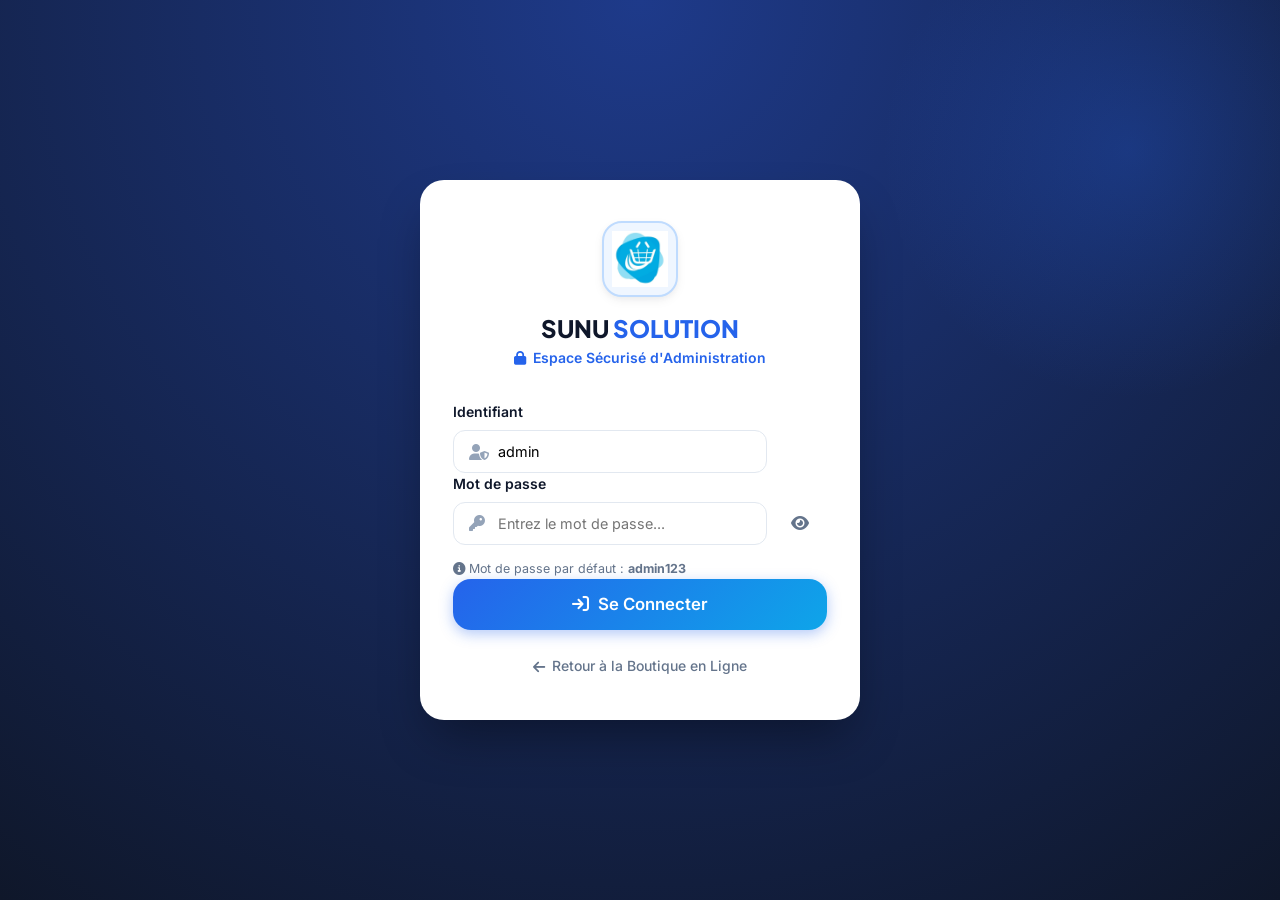
==== admin.html @ 64e1b4ca "feat: initial release sunusolutionshop" ====
<!DOCTYPE html>
<html lang="fr">
<head>
  <meta charset="UTF-8">
  <meta name="viewport" content="width=device-width, initial-scale=1.0">
  <title>Administration & Gestion | SUNU SOLUTION Dakar</title>
  <meta name="description" content="Espace sécurisé de gestion et administration des stocks et ventes de SUNU SOLUTION.">
  
  <!-- Favicon Logo -->
  <link rel="icon" type="image/png" href="logo.png">
  <link rel="apple-touch-icon" href="logo.png">

  <!-- Google Fonts: Plus Jakarta Sans & Inter -->
  <link rel="preconnect" href="https://fonts.googleapis.com">
  <link rel="preconnect" href="https://fonts.gstatic.com" crossorigin>
  <link href="https://fonts.googleapis.com/css2?family=Inter:wght@300;400;500;600;700&family=Plus+Jakarta+Sans:wght@500;600;700;800&display=swap" rel="stylesheet">
  
  <!-- Font Awesome 6 Icons -->
  <link rel="stylesheet" href="https://cdnjs.cloudflare.com/ajax/libs/font-awesome/6.5.1/css/all.min.css">
  
  <!-- Stylesheets -->
  <link rel="stylesheet" href="style.css">
</head>
<body class="admin-body">

  <!-- Toast Notification Container -->
  <div class="toast-container" id="toastContainer"></div>

  <!-- ==============================================
       1. LOGIN SCREEN (Visible si non authentifié)
       ============================================== -->
  <div class="admin-login-screen" id="adminLoginScreen">
    <div class="login-card">
      <div class="login-header">
        <div class="login-logo-wrap">
          <img src="logo.png" alt="SUNU SOLUTION Logo" class="login-logo">
        </div>
        <h2>SUNU <span class="accent-text">SOLUTION</span></h2>
        <p class="login-subtitle"><i class="fa-solid fa-lock"></i> Espace Sécurisé d'Administration</p>
      </div>

      <form id="adminLoginForm" onsubmit="handleAdminLogin(event)" class="login-form">
        <div class="form-group">
          <label for="adminUsernameInput">Identifiant</label>
          <div class="input-icon-group">
            <i class="fa-solid fa-user-shield"></i>
            <input type="text" id="adminUsernameInput" class="form-control" value="admin" required autocomplete="username">
          </div>
        </div>

        <div class="form-group">
          <label for="adminPasswordInput">Mot de passe</label>
          <div class="input-icon-group">
            <i class="fa-solid fa-key"></i>
            <input type="password" id="adminPasswordInput" class="form-control" placeholder="Entrez le mot de passe..." required autocomplete="current-password">
            <button type="button" class="toggle-pwd-btn" onclick="togglePasswordVisibility('adminPasswordInput', this)" title="Afficher/Masquer">
              <i class="fa-solid fa-eye"></i>
            </button>
          </div>
          <span class="login-hint"><i class="fa-solid fa-circle-info"></i> Mot de passe par défaut : <strong>admin123</strong></span>
        </div>

        <button type="submit" class="btn btn-primary btn-block btn-lg">
          <i class="fa-solid fa-arrow-right-to-bracket"></i> Se Connecter
        </button>

        <div class="login-footer-links">
          <a href="index.html" class="back-to-store-link">
            <i class="fa-solid fa-arrow-left"></i> Retour à la Boutique en Ligne
          </a>
        </div>
      </form>
    </div>
  </div>

  <!-- ==============================================
       2. DASHBOARD ADMIN (Visible après connexion)
       ============================================== -->
  <div class="admin-dashboard-layout" id="adminDashboardLayout" style="display: none;">
    
    <!-- Admin Top Navbar -->
    <header class="admin-topbar">
      <div class="admin-topbar-left">
        <a href="admin.html" class="brand-logo">
          <div class="logo-icon logo-img-wrap">
            <img src="logo.png" alt="SUNU SOLUTION Logo" class="brand-logo-img">
          </div>
          <div class="logo-text">
            <span class="brand-name">SUNU <span class="accent-text">SOLUTION</span></span>
            <span class="brand-sub">Panneau d'Administration</span>
          </div>
        </a>
      </div>

      <div class="admin-topbar-right">
        <a href="index.html" class="btn btn-outline btn-sm" target="_blank" title="Ouvrir la vitrine client">
          <i class="fa-solid fa-store"></i> Voir la Boutique
        </a>
        
        <div class="admin-user-pill">
          <span class="user-avatar-dot"></span>
          <span class="user-name-text" id="loggedAdminName">Admin</span>
        </div>

        <button class="btn btn-outline-danger btn-sm" onclick="handleAdminLogout()" title="Fermer la session">
          <i class="fa-solid fa-power-off"></i> Déconnexion
        </button>
      </div>
    </header>

    <!-- Main Dashboard Container -->
    <main class="admin-main-content">
      <div class="container">
        
        <!-- Welcome Banner -->
        <div class="admin-welcome-banner">
          <div>
            <h1>Tableau de Bord <span class="gradient-text">Gestion & Stocks</span></h1>
            <p>Supervisez vos produits, gérez vos stocks en direct et enregistrez vos ventes à Dakar.</p>
          </div>
          <div class="banner-quick-actions">
            <button class="btn btn-primary" onclick="openManualSaleModal()">
              <i class="fa-solid fa-cash-register"></i> Encaisser une Vente
            </button>
            <button class="btn btn-outline" onclick="switchAdminTab('addTab')">
              <i class="fa-solid fa-plus"></i> Nouveau Produit
            </button>
          </div>
        </div>

        <!-- 4 KPI Cards -->
        <div class="kpi-cards-grid">
          <div class="kpi-card">
            <div class="kpi-icon icon-blue"><i class="fa-solid fa-wallet"></i></div>
            <div class="kpi-data">
              <span class="kpi-label">Valeur du Stock Total</span>
              <h3 class="kpi-value" id="kpiStockValue">0 FCFA</h3>
              <span class="kpi-trend positive"><i class="fa-solid fa-arrow-trend-up"></i> Inventaire valorisé</span>
            </div>
          </div>

          <div class="kpi-card">
            <div class="kpi-icon icon-cyan"><i class="fa-solid fa-boxes-stacked"></i></div>
            <div class="kpi-data">
              <span class="kpi-label">Articles en Stock</span>
              <h3 class="kpi-value" id="kpiTotalUnits">0</h3>
              <span class="kpi-trend neutral" id="kpiTotalProductsRef">0 références</span>
            </div>
          </div>

          <div class="kpi-card">
            <div class="kpi-icon icon-emerald"><i class="fa-solid fa-cart-check"></i></div>
            <div class="kpi-data">
              <span class="kpi-label">Commandes / Ventes</span>
              <h3 class="kpi-value" id="kpiTotalSales">0</h3>
              <span class="kpi-trend positive" id="kpiSalesRevenue">0 FCFA encaissés</span>
            </div>
          </div>

          <div class="kpi-card">
            <div class="kpi-icon icon-amber"><i class="fa-solid fa-triangle-exclamation"></i></div>
            <div class="kpi-data">
              <span class="kpi-label">Alertes Stock Faible</span>
              <h3 class="kpi-value" id="kpiLowStockAlerts">0</h3>
              <span class="kpi-trend warning">Moins de 5 unités</span>
            </div>
          </div>
        </div>

        <!-- Admin Management Tabs Container -->
        <div class="admin-tabs-card">
          <div class="admin-tab-headers">
            <button class="admin-tab-btn active" onclick="switchAdminTab('stockTab')">
              <i class="fa-solid fa-table-list"></i> Inventaire des Stocks (<span id="tabStockCount">0</span>)
            </button>
            <button class="admin-tab-btn" onclick="switchAdminTab('addTab')">
              <i class="fa-solid fa-circle-plus"></i> Ajouter un Produit / Accessoire
            </button>
            <button class="admin-tab-btn" onclick="switchAdminTab('salesTab')">
              <i class="fa-solid fa-receipt"></i> Commandes & Ventes (<span id="tabSalesCount">0</span>)
            </button>
            <button class="admin-tab-btn" onclick="switchAdminTab('settingsTab')">
              <i class="fa-solid fa-shield-halved"></i> Sécurité & Données
            </button>
          </div>

          <div class="admin-tab-body">
            
            <!-- TAB 1: INVENTAIRE DES STOCKS -->
            <div class="admin-tab-content active" id="stockTab">
              <div class="tab-toolbar">
                <div class="tab-search">
                  <i class="fa-solid fa-magnifying-glass"></i>
                  <input type="text" id="adminStockSearch" placeholder="Rechercher par nom, marque, catégorie...">
                </div>
                <div class="tab-actions">
                  <button class="btn btn-primary btn-sm" onclick="switchAdminTab('addTab')">
                    <i class="fa-solid fa-plus"></i> Ajouter un Article
                  </button>
                  <button class="btn btn-outline btn-sm" onclick="exportStockCSV()">
                    <i class="fa-solid fa-file-export"></i> Exporter CSV
                  </button>
                </div>
              </div>

              <div class="table-responsive">
                <table class="data-table">
                  <thead>
                    <tr>
                      <th>Produit</th>
                      <th>Catégorie</th>
                      <th>Prix Vente (FCFA)</th>
                      <th>Prix Promo</th>
                      <th>Stock Actuel</th>
                      <th>Statut</th>
                      <th>Actions</th>
                    </tr>
                  </thead>
                  <tbody id="adminStockTableBody">
                    <!-- Dynamic -->
                  </tbody>
                </table>
              </div>
            </div>

            <!-- TAB 2: AJOUTER UN PRODUIT -->
            <div class="admin-tab-content" id="addTab">
              <form id="addProductForm" class="add-product-form">
                <div class="form-grid">
                  
                  <div class="form-group">
                    <label for="newProdName">Nom du Produit / Modèle *</label>
                    <input type="text" id="newProdName" class="form-control" placeholder="ex: Tecno Spark 20 128Go" required>
                  </div>

                  <div class="form-group">
                    <label for="newProdCategory">Catégorie *</label>
                    <select id="newProdCategory" class="form-control" required>
                      <option value="telephonie">📱 Téléphonie (Smartphones & Téléphones)</option>
                      <option value="accessoires">🎧 Accessoires (Écouteurs, Chargeurs, Coques...)</option>
                      <option value="electromenager">📺 Électroménager & Maison (TV, Électronique...)</option>
                    </select>
                  </div>

                  <div class="form-group">
                    <label for="newProdPrice">Prix de Vente (FCFA) *</label>
                    <input type="number" id="newProdPrice" class="form-control" step="100" min="0" placeholder="ex: 85000" required>
                  </div>

                  <div class="form-group">
                    <label for="newProdOldPrice">Prix Barré (FCFA)</label>
                    <input type="number" id="newProdOldPrice" class="form-control" step="100" min="0" placeholder="ex: 95000 (facultatif)">
                  </div>

                  <div class="form-group">
                    <label for="newProdStock">Quantité en Stock *</label>
                    <input type="number" id="newProdStock" class="form-control" min="0" placeholder="ex: 20" required>
                  </div>

                  <div class="form-group">
                    <label for="newProdBadge">Badge Promotionnel</label>
                    <select id="newProdBadge" class="form-control">
                      <option value="">Aucun badge</option>
                      <option value="Best Seller SUNU">Best Seller SUNU</option>
                      <option value="Nouveau Arrivage">Nouveau Arrivage</option>
                      <option value="Promo Spéciale">Promo Spéciale</option>
                      <option value="Exclusivité">Exclusivité</option>
                    </select>
                  </div>

                  <div class="form-group full-width">
                    <label for="newProdImage">URL de l'image *</label>
                    <div class="image-input-row">
                      <input type="url" id="newProdImage" class="form-control" placeholder="https://images.unsplash.com/..." required>
                      <button type="button" class="btn btn-outline btn-sm" onclick="setPresetImage()">Image suggérée</button>
                    </div>
                  </div>

                  <div class="form-group full-width">
                    <label for="newProdSpecs">Spécifications clés (séparées par des virgules)</label>
                    <input type="text" id="newProdSpecs" class="form-control" placeholder="ex: 128 Go, 8 Go RAM, Batterie 5000 mAh, Garantie 12 Mois">
                  </div>

                  <div class="form-group full-width">
                    <label for="newProdDesc">Description détaillée</label>
                    <textarea id="newProdDesc" class="form-control" rows="3" placeholder="Description du produit ou des accessoires inclus..."></textarea>
                  </div>

                </div>

                <div class="form-footer">
                  <button type="reset" class="btn btn-outline">Réinitialiser</button>
                  <button type="submit" class="btn btn-primary"><i class="fa-solid fa-floppy-disk"></i> Enregistrer le Produit</button>
                </div>
              </form>
            </div>

            <!-- TAB 3: COMMANDES & VENTES -->
            <div class="admin-tab-content" id="salesTab">
              <div class="tab-toolbar">
                <div class="sales-summary-chips">
                  <span class="chip chip-blue"><i class="fa-solid fa-cart-shopping"></i> Ventes directes et commandes enregistrées</span>
                </div>
                <button class="btn btn-primary btn-sm" onclick="openManualSaleModal()">
                  <i class="fa-solid fa-cash-register"></i> Encaisser une vente manuelle
                </button>
              </div>

              <div class="table-responsive">
                <table class="data-table">
                  <thead>
                    <tr>
                      <th>Réf. Commande</th>
                      <th>Date</th>
                      <th>Client</th>
                      <th>Articles</th>
                      <th>Montant Total (FCFA)</th>
                      <th>Mode Paiement</th>
                      <th>Statut</th>
                      <th>Actions</th>
                    </tr>
                  </thead>
                  <tbody id="adminSalesTableBody">
                    <!-- Dynamic -->
                  </tbody>
                </table>
              </div>
            </div>

            <!-- TAB 4: SÉCURITÉ & DONNÉES -->
            <div class="admin-tab-content" id="settingsTab">
              <div class="settings-grid">
                
                <!-- Change Password Card -->
                <div class="settings-card">
                  <h4><i class="fa-solid fa-key"></i> Sécurité du Mot de Passe</h4>
                  <p>Modifiez le mot de passe d'accès à l'espace d'administration de la boutique.</p>
                  
                  <form id="changePasswordForm" onsubmit="handleChangePassword(event)" style="display: flex; flex-direction: column; gap: 0.85rem;">
                    <div class="form-group">
                      <label for="currentPassword">Mot de passe actuel</label>
                      <input type="password" id="currentPassword" class="form-control" required>
                    </div>
                    <div class="form-group">
                      <label for="newPassword">Nouveau mot de passe</label>
                      <input type="password" id="newPassword" class="form-control" minlength="4" required>
                    </div>
                    <button type="submit" class="btn btn-primary btn-sm" style="align-self: flex-start;">
                      <i class="fa-solid fa-lock"></i> Mettre à jour le mot de passe
                    </button>
                  </form>
                </div>

                <!-- Backup & Reset Card -->
                <div class="settings-card">
                  <h4><i class="fa-solid fa-database"></i> Sauvegarde & Données</h4>
                  <p>Téléchargez la base de données au format JSON ou restaurez le catalogue d'origine SUNU SOLUTION.</p>
                  
                  <div style="display: flex; flex-direction: column; gap: 0.75rem; margin-top: 1rem;">
                    <button class="btn btn-primary btn-sm" onclick="exportDatabaseJSON()">
                      <i class="fa-solid fa-download"></i> Télécharger Sauvegarde JSON
                    </button>
                    <button class="btn btn-outline-danger btn-sm" onclick="resetToDefaultData()">
                      <i class="fa-solid fa-rotate-left"></i> Restaurer catalogue par défaut
                    </button>
                  </div>
                </div>

              </div>
            </div>

          </div>
        </div>

      </div>
    </main>
  </div>

  <!-- ==============================================
       MODALS DE GESTION
       ============================================== -->

  <!-- 1. MANUAL SALE MODAL -->
  <div class="modal-backdrop" id="manualSaleModal" style="display: none;">
    <div class="modal-dialog">
      <div class="modal-content">
        <button class="modal-close-btn" onclick="closeManualSaleModal()"><i class="fa-solid fa-xmark"></i></button>
        <div class="modal-header">
          <i class="fa-solid fa-cash-register"></i>
          <h3>Encaisser une Vente en Magasin (FCFA)</h3>
        </div>
        <form id="manualSaleForm" onsubmit="submitManualSale(event)">
          <div class="form-group">
            <label for="saleProductSelect">Sélectionner le Produit *</label>
            <select id="saleProductSelect" class="form-control" required>
              <!-- Options filled dynamically -->
            </select>
          </div>
          <div class="form-group">
            <label for="saleQuantity">Quantité vendue *</label>
            <input type="number" id="saleQuantity" class="form-control" min="1" value="1" required>
          </div>
          <div class="form-group">
            <label for="saleCustName">Nom du Client / Quartier</label>
            <input type="text" id="saleCustName" class="form-control" placeholder="ex: Client Comptoir Dalifort">
          </div>
          <div class="form-group">
            <label for="salePaymentMethod">Mode de Règlement *</label>
            <select id="salePaymentMethod" class="form-control" required>
              <option value="Espèces">Espèces</option>
              <option value="Wave">Wave</option>
              <option value="Orange Money">Orange Money</option>
              <option value="Carte Bancaire">Carte Bancaire (TPE)</option>
              <option value="Virement">Virement Bancaire</option>
            </select>
          </div>
          <div class="modal-footer-btns">
            <button type="button" class="btn btn-outline" onclick="closeManualSaleModal()">Annuler</button>
            <button type="submit" class="btn btn-primary"><i class="fa-solid fa-floppy-disk"></i> Enregistrer & Déduire Stock</button>
          </div>
        </form>
      </div>
    </div>
  </div>

  <!-- 2. EDIT PRODUCT MODAL -->
  <div class="modal-backdrop" id="editProductModal" style="display: none;">
    <div class="modal-dialog">
      <div class="modal-content">
        <button class="modal-close-btn" onclick="closeEditProductModal()"><i class="fa-solid fa-xmark"></i></button>
        <div class="modal-header">
          <i class="fa-solid fa-pen-to-square"></i>
          <h3>Modifier le Produit</h3>
        </div>
        <form id="editProductForm" onsubmit="saveEditedProduct(event)">
          <input type="hidden" id="editProdId">
          <div class="form-group">
            <label for="editProdName">Nom du Produit *</label>
            <input type="text" id="editProdName" class="form-control" required>
          </div>
          <div class="form-group">
            <label for="editProdPrice">Prix de Vente (FCFA) *</label>
            <input type="number" id="editProdPrice" class="form-control" step="100" min="0" required>
          </div>
          <div class="form-group">
            <label for="editProdOldPrice">Prix Barré (FCFA)</label>
            <input type="number" id="editProdOldPrice" class="form-control" step="100" min="0">
          </div>
          <div class="form-group">
            <label for="editProdStock">Quantité en Stock *</label>
            <input type="number" id="editProdStock" class="form-control" min="0" required>
          </div>
          <div class="form-group">
            <label for="editProdCategory">Catégorie *</label>
            <select id="editProdCategory" class="form-control" required>
              <option value="telephonie">📱 Téléphonie (Smartphones & Téléphones)</option>
              <option value="accessoires">🎧 Accessoires (Écouteurs, Chargeurs, Coques...)</option>
              <option value="electromenager">📺 Électroménager & Maison (TV, Électronique...)</option>
            </select>
          </div>
          <div class="modal-footer-btns">
            <button type="button" class="btn btn-outline" onclick="closeEditProductModal()">Annuler</button>
            <button type="submit" class="btn btn-primary"><i class="fa-solid fa-check"></i> Mettre à jour</button>
          </div>
        </form>
      </div>
    </div>
  </div>

  <!-- Admin JavaScript Logic -->
  <script src="admin.js"></script>
</body>
</html>
---- style.css ----
/* ==========================================================================
   PHONEPULSE DESIGN SYSTEM - BLUE & WHITE MODERN THEME
   ========================================================================== */

:root {
  /* Primary Blue Palette */
  --primary-50: #eff6ff;
  --primary-100: #dbeafe;
  --primary-200: #bfdbfe;
  --primary-300: #93c5fd;
  --primary-400: #60a5fa;
  --primary-500: #3b82f6;
  --primary-600: #2563eb;
  --primary-700: #1d4ed8;
  --primary-800: #1e40af;
  --primary-900: #1e3a8a;
  --primary-950: #0f172a;

  /* Accent & Gradients */
  --accent-cyan: #0ea5e9;
  --accent-light-cyan: #38bdf8;
  --gradient-blue: linear-gradient(135deg, #2563eb 0%, #0ea5e9 100%);
  --gradient-card: linear-gradient(180deg, rgba(255, 255, 255, 0.95) 0%, rgba(240, 246, 255, 0.95) 100%);
  --gradient-hero: linear-gradient(135deg, #0f172a 0%, #1e3a8a 50%, #1d4ed8 100%);

  /* Neutrals & Whites */
  --bg-main: #f8fafc;
  --bg-surface: #ffffff;
  --bg-surface-secondary: #f1f5f9;
  --bg-card: #ffffff;
  --text-main: #0f172a;
  --text-muted: #64748b;
  --text-light: #94a3b8;
  --border-color: #e2e8f0;
  --border-focus: #3b82f6;

  /* Semantic Alerts */
  --color-success: #10b981;
  --color-success-bg: #ecfdf5;
  --color-warning: #f59e0b;
  --color-warning-bg: #fffbeb;
  --color-danger: #ef4444;
  --color-danger-bg: #fef2f2;
  --color-whatsapp: #25d366;
  --color-whatsapp-hover: #20ba59;

  /* Typography */
  --font-heading: 'Plus Jakarta Sans', -apple-system, BlinkMacSystemFont, sans-serif;
  --font-body: 'Inter', -apple-system, BlinkMacSystemFont, sans-serif;

  /* Shadows & Glassmorphism */
  --shadow-sm: 0 1px 2px 0 rgba(15, 23, 42, 0.05);
  --shadow-md: 0 4px 12px -2px rgba(15, 23, 42, 0.08), 0 2px 6px -1px rgba(15, 23, 42, 0.04);
  --shadow-lg: 0 10px 25px -3px rgba(37, 99, 235, 0.12), 0 4px 12px -2px rgba(15, 23, 42, 0.05);
  --shadow-xl: 0 20px 35px -5px rgba(37, 99, 235, 0.18), 0 8px 16px -4px rgba(15, 23, 42, 0.06);
  --shadow-glow: 0 0 25px rgba(37, 99, 235, 0.25);

  /* Radius */
  --radius-sm: 8px;
  --radius-md: 12px;
  --radius-lg: 18px;
  --radius-xl: 24px;
  --radius-full: 9999px;

  /* Transitions */
  --transition-fast: all 0.2s cubic-bezier(0.4, 0, 0.2, 1);
  --transition-smooth: all 0.3s cubic-bezier(0.4, 0, 0.2, 1);
}

/* ==========================================================================
   RESET & BASE STYLES
   ========================================================================== */

*, *::before, *::after {
  box-sizing: border-box;
  margin: 0;
  padding: 0;
}

html {
  scroll-behavior: smooth;
  font-size: 16px;
}

body {
  font-family: var(--font-body);
  background-color: var(--bg-main);
  color: var(--text-main);
  line-height: 1.6;
  -webkit-font-smoothing: antialiased;
  -moz-osx-font-smoothing: grayscale;
  overflow-x: hidden;
}

img {
  max-width: 100%;
  height: auto;
  display: block;
}

a {
  color: inherit;
  text-decoration: none;
  transition: var(--transition-fast);
}

button, input, select, textarea {
  font-family: inherit;
  font-size: inherit;
}

button {
  cursor: pointer;
  border: none;
  outline: none;
  background: transparent;
}

.container {
  width: 100%;
  max-width: 1280px;
  margin: 0 auto;
  padding: 0 1.5rem;
}

/* ==========================================================================
   TYPOGRAPHY & UTILITIES
   ========================================================================== */

h1, h2, h3, h4, h5, h6 {
  font-family: var(--font-heading);
  font-weight: 700;
  color: var(--text-main);
  line-height: 1.25;
}

.gradient-text {
  background: var(--gradient-blue);
  -webkit-background-clip: text;
  -webkit-text-fill-color: transparent;
}

.section-header {
  text-align: center;
  max-width: 760px;
  margin: 0 auto 3rem auto;
}

.section-tag {
  display: inline-flex;
  align-items: center;
  gap: 0.5rem;
  padding: 0.4rem 1rem;
  background-color: var(--primary-50);
  color: var(--primary-700);
  border: 1px solid var(--primary-200);
  border-radius: var(--radius-full);
  font-size: 0.85rem;
  font-weight: 600;
  text-transform: uppercase;
  letter-spacing: 0.5px;
  margin-bottom: 0.85rem;
}

.section-tag.admin-tag {
  background-color: #f0fdf4;
  color: #15803d;
  border-color: #bbf7d0;
}

.section-title {
  font-size: 2.25rem;
  margin-bottom: 0.75rem;
}

.section-subtitle {
  color: var(--text-muted);
  font-size: 1.05rem;
}

/* ==========================================================================
   BUTTONS & UI CONTROLS
   ========================================================================== */

.btn {
  display: inline-flex;
  align-items: center;
  justify-content: center;
  gap: 0.6rem;
  padding: 0.75rem 1.4rem;
  border-radius: var(--radius-md);
  font-weight: 600;
  font-size: 0.95rem;
  transition: var(--transition-smooth);
  text-align: center;
  user-select: none;
}

.btn:active {
  transform: scale(0.98);
}

.btn-primary {
  background: var(--gradient-blue);
  color: #ffffff;
  box-shadow: 0 4px 14px rgba(37, 99, 235, 0.35);
}

.btn-primary:hover {
  background: linear-gradient(135deg, #1d4ed8 0%, #0284c7 100%);
  box-shadow: 0 6px 20px rgba(37, 99, 235, 0.45);
  transform: translateY(-1px);
  color: #ffffff;
}

.btn-outline {
  background-color: #ffffff;
  color: var(--primary-700);
  border: 1.5px solid var(--primary-200);
}

.btn-outline:hover {
  background-color: var(--primary-50);
  border-color: var(--primary-400);
  color: var(--primary-800);
}

.btn-outline-danger {
  background-color: #ffffff;
  color: var(--color-danger);
  border: 1.5px solid #fecaca;
}

.btn-outline-danger:hover {
  background-color: var(--color-danger-bg);
  border-color: var(--color-danger);
}

.btn-whatsapp {
  background-color: var(--color-whatsapp);
  color: #ffffff;
  font-weight: 600;
}

.btn-whatsapp:hover {
  background-color: var(--color-whatsapp-hover);
  color: #ffffff;
  box-shadow: 0 4px 14px rgba(37, 211, 102, 0.35);
}

.btn-lg {
  padding: 0.95rem 1.8rem;
  font-size: 1.05rem;
  border-radius: var(--radius-lg);
}

.btn-sm {
  padding: 0.5rem 1rem;
  font-size: 0.85rem;
  border-radius: var(--radius-sm);
}

.btn-block {
  width: 100%;
}

.btn-icon {
  display: inline-flex;
  align-items: center;
  justify-content: center;
  width: 40px;
  height: 40px;
  border-radius: var(--radius-md);
  border: 1px solid var(--border-color);
  background-color: #ffffff;
  color: var(--text-muted);
  transition: var(--transition-fast);
}

.btn-icon:hover, .btn-icon.active {
  border-color: var(--primary-500);
  color: var(--primary-600);
  background-color: var(--primary-50);
}

/* ==========================================================================
   TOP ANNOUNCEMENT BAR
   ========================================================================== */

.top-bar {
  background-color: var(--primary-950);
  color: #f8fafc;
  font-size: 0.825rem;
  padding: 0.45rem 0;
  border-bottom: 1px solid rgba(255, 255, 255, 0.08);
}

.top-bar-content {
  display: flex;
  justify-content: space-between;
  align-items: center;
  flex-wrap: wrap;
  gap: 0.75rem;
}

.top-bar-left span {
  display: inline-flex;
  align-items: center;
  gap: 0.4rem;
  color: var(--primary-200);
}

.top-bar-left i {
  color: var(--accent-light-cyan);
}

.top-bar-right {
  display: flex;
  align-items: center;
  gap: 1.5rem;
}

.live-status {
  display: inline-flex;
  align-items: center;
  gap: 0.4rem;
  color: #a7f3d0;
  font-weight: 500;
}

.pulse-dot {
  width: 8px;
  height: 8px;
  background-color: var(--color-success);
  border-radius: 50%;
  box-shadow: 0 0 0 0 rgba(16, 185, 129, 0.7);
  animation: pulseAnimation 2s infinite;
}

@keyframes pulseAnimation {
  0% { transform: scale(0.95); box-shadow: 0 0 0 0 rgba(16, 185, 129, 0.7); }
  70% { transform: scale(1); box-shadow: 0 0 0 6px rgba(16, 185, 129, 0); }
  100% { transform: scale(0.95); box-shadow: 0 0 0 0 rgba(16, 185, 129, 0); }
}

.whatsapp-top-link {
  color: #86efac;
  font-weight: 600;
}
.whatsapp-top-link:hover {
  color: #bbf7d0;
  text-decoration: underline;
}

/* ==========================================================================
   HEADER & NAVIGATION
   ========================================================================== */

.main-header {
  position: sticky;
  top: 0;
  z-index: 100;
  background-color: rgba(255, 255, 255, 0.95);
  backdrop-filter: blur(12px);
  border-bottom: 1px solid var(--border-color);
  box-shadow: var(--shadow-sm);
  transition: var(--transition-smooth);
}

.header-container {
  display: flex;
  align-items: center;
  justify-content: space-between;
  height: 74px;
  gap: 1rem;
}

.brand-logo {
  display: flex;
  align-items: center;
  gap: 0.75rem;
}

.logo-icon {
  width: 46px;
  height: 46px;
  border-radius: var(--radius-md);
  background: var(--gradient-blue);
  display: flex;
  align-items: center;
  justify-content: center;
  color: #ffffff;
  font-size: 1.3rem;
  box-shadow: 0 4px 12px rgba(37, 99, 235, 0.25);
  flex-shrink: 0;
}

.logo-icon.logo-img-wrap {
  background: #ffffff;
  padding: 2px;
  overflow: hidden;
  border: 1.5px solid var(--primary-200);
}

.brand-logo-img {
  width: 100%;
  height: 100%;
  object-fit: cover;
  border-radius: calc(var(--radius-md) - 3px);
}

.payment-badge-mobile {
  font-size: 0.85rem;
  color: #38bdf8;
  font-weight: 600;
  display: inline-flex;
  align-items: center;
  gap: 0.35rem;
  background: rgba(56, 189, 248, 0.12);
  padding: 0.25rem 0.65rem;
  border-radius: var(--radius-full);
}

.brand-name {
  font-family: var(--font-heading);
  font-size: 1.45rem;
  font-weight: 800;
  color: var(--text-main);
  letter-spacing: -0.5px;
  display: block;
  line-height: 1.1;
}

.accent-text {
  color: var(--primary-600);
}

.brand-sub {
  font-size: 0.72rem;
  font-weight: 600;
  color: var(--text-muted);
  text-transform: uppercase;
  letter-spacing: 0.5px;
}

.nav-menu {
  display: flex;
  align-items: center;
  gap: 1.25rem;
}

.nav-link {
  font-weight: 600;
  font-size: 0.92rem;
  color: var(--text-muted);
  padding: 0.5rem 0.75rem;
  border-radius: var(--radius-sm);
  display: flex;
  align-items: center;
  gap: 0.4rem;
}

.nav-link:hover {
  color: var(--primary-600);
  background-color: var(--primary-50);
}

.nav-link.active {
  color: var(--primary-700);
  background-color: var(--primary-50);
}

.admin-nav-link {
  color: #15803d;
}
.admin-nav-link:hover {
  background-color: #f0fdf4;
  color: #166534;
}

.header-actions {
  display: flex;
  align-items: center;
  gap: 0.75rem;
}

.search-box-header {
  position: relative;
  display: flex;
  align-items: center;
}

.search-box-header i {
  position: absolute;
  left: 0.85rem;
  color: var(--text-light);
  font-size: 0.9rem;
}

.search-box-header input {
  padding: 0.55rem 1rem 0.55rem 2.2rem;
  background-color: var(--bg-surface-secondary);
  border: 1px solid var(--border-color);
  border-radius: var(--radius-full);
  font-size: 0.85rem;
  width: 200px;
  transition: var(--transition-smooth);
}

.search-box-header input:focus {
  width: 250px;
  background-color: #ffffff;
  border-color: var(--primary-500);
  box-shadow: 0 0 0 3px rgba(59, 130, 246, 0.15);
  outline: none;
}

.mode-switch-btn {
  display: flex;
  align-items: center;
  gap: 0.45rem;
  padding: 0.55rem 1rem;
  border-radius: var(--radius-full);
  background-color: #f1f5f9;
  border: 1px solid var(--border-color);
  color: var(--text-main);
  font-weight: 600;
  font-size: 0.85rem;
  transition: var(--transition-fast);
}

.mode-switch-btn:hover {
  background-color: var(--primary-50);
  border-color: var(--primary-300);
  color: var(--primary-700);
}

.mode-switch-btn.active-admin {
  background-color: #15803d;
  color: #ffffff;
  border-color: #15803d;
}

.cart-btn {
  position: relative;
  display: flex;
  align-items: center;
  justify-content: center;
  width: 44px;
  height: 44px;
  background-color: var(--primary-50);
  border: 1.5px solid var(--primary-200);
  border-radius: var(--radius-md);
  color: var(--primary-700);
  font-size: 1.15rem;
  transition: var(--transition-fast);
}

.cart-btn:hover {
  background-color: var(--primary-600);
  color: #ffffff;
  border-color: var(--primary-600);
  transform: translateY(-1px);
}

.cart-badge {
  position: absolute;
  top: -6px;
  right: -6px;
  background-color: var(--color-danger);
  color: #ffffff;
  font-size: 0.72rem;
  font-weight: 700;
  padding: 0.15rem 0.45rem;
  border-radius: var(--radius-full);
  border: 2px solid #ffffff;
  line-height: 1;
}

.mobile-menu-btn {
  display: none;
  font-size: 1.4rem;
  color: var(--text-main);
  padding: 0.4rem;
}

/* ==============================================
   HERO SECTION
   ============================================== */

.hero-section {
  position: relative;
  background: var(--gradient-hero);
  color: #ffffff;
  padding: 5rem 0 6rem 0;
  overflow: hidden;
}

.hero-bg-shapes .shape {
  position: absolute;
  border-radius: 50%;
  filter: blur(80px);
  pointer-events: none;
}

.hero-bg-shapes .shape-1 {
  top: -10%;
  right: 5%;
  width: 450px;
  height: 450px;
  background: rgba(14, 165, 233, 0.28);
}

.hero-bg-shapes .shape-2 {
  bottom: -20%;
  left: -5%;
  width: 500px;
  height: 500px;
  background: rgba(37, 99, 235, 0.35);
}

.hero-bg-shapes .shape-3 {
  top: 40%;
  left: 40%;
  width: 300px;
  height: 300px;
  background: rgba(59, 130, 246, 0.15);
}

.hero-grid {
  display: grid;
  grid-template-columns: 1.15fr 0.85fr;
  gap: 3.5rem;
  align-items: center;
  position: relative;
  z-index: 2;
}

.hero-badge {
  display: inline-flex;
  align-items: center;
  gap: 0.5rem;
  padding: 0.45rem 1.1rem;
  background: rgba(255, 255, 255, 0.12);
  backdrop-filter: blur(8px);
  border: 1px solid rgba(255, 255, 255, 0.2);
  border-radius: var(--radius-full);
  font-size: 0.85rem;
  font-weight: 600;
  color: var(--accent-light-cyan);
  margin-bottom: 1.25rem;
}

.hero-title {
  font-size: 3.1rem;
  font-weight: 800;
  color: #ffffff;
  line-height: 1.15;
  margin-bottom: 1.25rem;
  letter-spacing: -0.8px;
}

.hero-title .gradient-text {
  background: linear-gradient(135deg, #60a5fa 0%, #38bdf8 100%);
  -webkit-background-clip: text;
  -webkit-text-fill-color: transparent;
}

.hero-description {
  font-size: 1.1rem;
  color: var(--primary-100);
  line-height: 1.65;
  margin-bottom: 2rem;
  max-width: 580px;
}

.hero-cta-group {
  display: flex;
  align-items: center;
  gap: 1.25rem;
  flex-wrap: wrap;
  margin-bottom: 3rem;
}

.hero-badges-row {
  display: grid;
  grid-template-columns: repeat(3, 1fr);
  gap: 1.25rem;
  padding-top: 1.5rem;
  border-top: 1px solid rgba(255, 255, 255, 0.12);
}

.hero-badge-item {
  display: flex;
  align-items: center;
  gap: 0.75rem;
}

.hero-badge-item i {
  font-size: 1.4rem;
  color: var(--accent-light-cyan);
}

.hero-badge-item strong {
  display: block;
  font-size: 0.85rem;
  color: #ffffff;
}

.hero-badge-item span {
  font-size: 0.75rem;
  color: var(--primary-200);
}

/* Hero Showcase Card */
.hero-visual {
  display: flex;
  justify-content: center;
}

.hero-card-glow {
  background: rgba(255, 255, 255, 0.1);
  backdrop-filter: blur(16px);
  border: 1px solid rgba(255, 255, 255, 0.25);
  border-radius: var(--radius-xl);
  padding: 1.75rem;
  box-shadow: 0 25px 50px -12px rgba(0, 0, 0, 0.45);
  max-width: 420px;
  width: 100%;
  transition: var(--transition-smooth);
}

.hero-card-glow:hover {
  transform: translateY(-5px);
  border-color: rgba(255, 255, 255, 0.4);
}

.hero-card-header {
  display: flex;
  justify-content: space-between;
  align-items: center;
  margin-bottom: 1rem;
}

.hero-tag-hot {
  background-color: #ef4444;
  color: #ffffff;
  font-size: 0.75rem;
  font-weight: 700;
  padding: 0.3rem 0.75rem;
  border-radius: var(--radius-full);
}

.hero-stars {
  font-size: 0.8rem;
  color: #fde047;
  font-weight: 600;
}

.hero-image-wrap {
  position: relative;
  background: radial-gradient(circle, rgba(56, 189, 248, 0.2) 0%, rgba(255, 255, 255, 0) 70%);
  border-radius: var(--radius-lg);
  padding: 1rem;
  display: flex;
  justify-content: center;
  align-items: center;
  height: 250px;
  overflow: hidden;
}

.hero-phone-img {
  max-height: 230px;
  object-fit: contain;
  filter: drop-shadow(0 15px 25px rgba(0, 0, 0, 0.35));
  transition: transform 0.4s ease;
}

.hero-card-glow:hover .hero-phone-img {
  transform: scale(1.05);
}

.hero-card-details {
  margin-top: 1.25rem;
}

.hero-card-info h3 {
  color: #ffffff;
  font-size: 1.2rem;
  margin-bottom: 0.3rem;
}

.hero-card-info p {
  color: var(--primary-200);
  font-size: 0.825rem;
  margin-bottom: 1.25rem;
}

.hero-card-price-action {
  display: flex;
  justify-content: space-between;
  align-items: center;
  padding-top: 1rem;
  border-top: 1px solid rgba(255, 255, 255, 0.15);
}

.price-box {
  display: flex;
  flex-direction: column;
}

.price-old {
  font-size: 0.85rem;
  text-decoration: line-through;
  color: #94a3b8;
}

.price-current {
  font-size: 1.45rem;
  font-weight: 800;
  color: #ffffff;
}

/* ==============================================
   CATEGORIES PILLS
   ============================================== */

.quick-categories-section {
  background-color: #ffffff;
  padding: 1.25rem 0;
  border-bottom: 1px solid var(--border-color);
  box-shadow: var(--shadow-sm);
}

.categories-carousel {
  display: flex;
  align-items: center;
  gap: 0.75rem;
  overflow-x: auto;
  padding: 0.3rem 0;
  scrollbar-width: none;
}

.categories-carousel::-webkit-scrollbar {
  display: none;
}

.cat-pill {
  display: inline-flex;
  align-items: center;
  gap: 0.5rem;
  padding: 0.6rem 1.25rem;
  background-color: var(--bg-surface-secondary);
  border: 1px solid var(--border-color);
  border-radius: var(--radius-full);
  font-size: 0.9rem;
  font-weight: 600;
  color: var(--text-muted);
  white-space: nowrap;
  cursor: pointer;
  transition: var(--transition-fast);
}

.cat-pill:hover {
  background-color: var(--primary-50);
  color: var(--primary-700);
  border-color: var(--primary-300);
}

.cat-pill.active {
  background: var(--gradient-blue);
  color: #ffffff;
  border-color: var(--primary-600);
  box-shadow: 0 4px 12px rgba(37, 99, 235, 0.25);
}

/* ==============================================
   SECTION PRIX & CATALOGUE PRODUITS
   ============================================== */

.products-section {
  padding: 4.5rem 0;
}

.catalog-controls-card {
  background-color: #ffffff;
  border: 1px solid var(--border-color);
  border-radius: var(--radius-xl);
  padding: 1.25rem 1.5rem;
  display: flex;
  align-items: center;
  justify-content: space-between;
  gap: 1.5rem;
  box-shadow: var(--shadow-md);
  margin-bottom: 1.5rem;
  flex-wrap: wrap;
}

.search-input-wrapper {
  position: relative;
  flex: 1;
  min-width: 280px;
  display: flex;
  align-items: center;
}

.search-input-wrapper i {
  position: absolute;
  left: 1rem;
  color: var(--text-muted);
}

.search-input-wrapper input {
  width: 100%;
  padding: 0.75rem 2.8rem 0.75rem 2.6rem;
  border-radius: var(--radius-lg);
  border: 1.5px solid var(--border-color);
  background-color: var(--bg-surface-secondary);
  font-size: 0.95rem;
  transition: var(--transition-fast);
}

.search-input-wrapper input:focus {
  background-color: #ffffff;
  border-color: var(--primary-500);
  box-shadow: 0 0 0 3px rgba(37, 99, 235, 0.15);
  outline: none;
}

.clear-search-btn {
  position: absolute;
  right: 0.75rem;
  color: var(--text-light);
  font-size: 0.9rem;
  padding: 0.3rem;
  display: none;
}
.clear-search-btn:hover {
  color: var(--text-main);
}

.filter-controls-group {
  display: flex;
  align-items: center;
  gap: 1rem;
  flex-wrap: wrap;
}

.select-wrapper {
  display: flex;
  align-items: center;
  gap: 0.5rem;
}

.select-wrapper label {
  font-size: 0.85rem;
  font-weight: 600;
  color: var(--text-muted);
  white-space: nowrap;
}

.form-select {
  padding: 0.65rem 1rem;
  border-radius: var(--radius-md);
  border: 1.5px solid var(--border-color);
  background-color: var(--bg-surface-secondary);
  font-size: 0.875rem;
  font-weight: 500;
  color: var(--text-main);
  outline: none;
  cursor: pointer;
}

.form-select:focus {
  border-color: var(--primary-500);
}

.catalog-status-bar {
  display: flex;
  justify-content: space-between;
  align-items: center;
  margin-bottom: 2rem;
  color: var(--text-muted);
  font-size: 0.9rem;
}

.view-toggle-btns {
  display: flex;
  gap: 0.4rem;
}

/* Products Grid */
.products-grid {
  display: grid;
  grid-template-columns: repeat(auto-fill, minmax(290px, 1fr));
  gap: 1.75rem;
}

.products-grid.list-view {
  grid-template-columns: 1fr;
}

/* Product Card */
.product-card {
  background-color: #ffffff;
  border: 1px solid var(--border-color);
  border-radius: var(--radius-xl);
  overflow: hidden;
  display: flex;
  flex-direction: column;
  box-shadow: var(--shadow-md);
  transition: var(--transition-smooth);
  position: relative;
}

.product-card:hover {
  transform: translateY(-6px);
  border-color: var(--primary-300);
  box-shadow: var(--shadow-xl);
}

.product-badge-tag {
  position: absolute;
  top: 1rem;
  left: 1rem;
  z-index: 5;
  font-size: 0.72rem;
  font-weight: 700;
  padding: 0.3rem 0.7rem;
  border-radius: var(--radius-full);
  text-transform: uppercase;
  letter-spacing: 0.4px;
}

.badge-new { background-color: #3b82f6; color: #ffffff; }
.badge-promo { background-color: #ef4444; color: #ffffff; }
.badge-bestseller { background-color: #f59e0b; color: #ffffff; }
.badge-exclusive { background-color: #8b5cf6; color: #ffffff; }

.product-img-holder {
  background-color: #f8fafc;
  height: 240px;
  display: flex;
  align-items: center;
  justify-content: center;
  padding: 1.5rem;
  position: relative;
  overflow: hidden;
  border-bottom: 1px solid var(--border-color);
}

.product-img-holder img {
  max-height: 200px;
  max-width: 100%;
  object-fit: contain;
  transition: transform 0.3s ease;
}

.product-card:hover .product-img-holder img {
  transform: scale(1.06);
}

.quick-view-trigger {
  position: absolute;
  bottom: 0.75rem;
  right: 0.75rem;
  background: rgba(255, 255, 255, 0.92);
  backdrop-filter: blur(4px);
  border: 1px solid var(--border-color);
  padding: 0.45rem 0.85rem;
  border-radius: var(--radius-full);
  font-size: 0.78rem;
  font-weight: 600;
  color: var(--primary-700);
  opacity: 0;
  transform: translateY(10px);
  transition: var(--transition-fast);
}

.product-card:hover .quick-view-trigger {
  opacity: 1;
  transform: translateY(0);
}

.product-card-body {
  padding: 1.35rem;
  display: flex;
  flex-direction: column;
  flex-grow: 1;
}

.product-category-label {
  font-size: 0.75rem;
  font-weight: 600;
  color: var(--primary-600);
  text-transform: uppercase;
  letter-spacing: 0.5px;
  margin-bottom: 0.35rem;
}

.product-title {
  font-size: 1.15rem;
  font-weight: 700;
  margin-bottom: 0.5rem;
  color: var(--text-main);
}

.product-specs-chips {
  display: flex;
  flex-wrap: wrap;
  gap: 0.35rem;
  margin-bottom: 0.85rem;
}

.spec-chip {
  font-size: 0.72rem;
  padding: 0.2rem 0.55rem;
  background-color: var(--bg-surface-secondary);
  border-radius: var(--radius-sm);
  color: var(--text-muted);
}

.product-rating-row {
  display: flex;
  align-items: center;
  gap: 0.4rem;
  margin-bottom: 1rem;
  font-size: 0.8rem;
}

.product-stars {
  color: #f59e0b;
}

.rating-count {
  color: var(--text-muted);
}

/* Stock status indicator */
.stock-status-bar {
  margin-bottom: 1.1rem;
}

.stock-indicator-text {
  display: flex;
  justify-content: space-between;
  font-size: 0.75rem;
  font-weight: 600;
  margin-bottom: 0.25rem;
}

.stock-in { color: var(--color-success); }
.stock-low { color: var(--color-warning); }
.stock-out { color: var(--color-danger); }

.stock-progress {
  height: 4px;
  background-color: #e2e8f0;
  border-radius: var(--radius-full);
  overflow: hidden;
}

.stock-progress-bar {
  height: 100%;
  border-radius: var(--radius-full);
}

.stock-progress-bar.in { background-color: var(--color-success); }
.stock-progress-bar.low { background-color: var(--color-warning); }
.stock-progress-bar.out { background-color: var(--color-danger); }

/* Price and Card Actions */
.product-pricing-box {
  margin-top: auto;
  padding-top: 1rem;
  border-top: 1px solid var(--border-color);
  display: flex;
  justify-content: space-between;
  align-items: flex-end;
  margin-bottom: 1rem;
}

.price-main {
  font-size: 1.45rem;
  font-weight: 800;
  color: var(--primary-700);
}

.price-struck {
  font-size: 0.85rem;
  text-decoration: line-through;
  color: var(--text-light);
  margin-left: 0.4rem;
}

.card-actions-row {
  display: grid;
  grid-template-columns: 1fr auto;
  gap: 0.5rem;
}

.btn-whatsapp-icon {
  background-color: #ecfdf5;
  color: #059669;
  border: 1px solid #a7f3d0;
  width: 42px;
  height: 42px;
  border-radius: var(--radius-md);
  display: inline-flex;
  align-items: center;
  justify-content: center;
  font-size: 1.1rem;
  transition: var(--transition-fast);
}

.btn-whatsapp-icon:hover {
  background-color: var(--color-whatsapp);
  color: #ffffff;
  border-color: var(--color-whatsapp);
}

/* Empty State */
.empty-state {
  text-align: center;
  padding: 4rem 1.5rem;
  background-color: #ffffff;
  border-radius: var(--radius-xl);
  border: 1.5px dashed var(--border-color);
  max-width: 500px;
  margin: 2rem auto;
}

.empty-icon {
  font-size: 3rem;
  color: var(--primary-300);
  margin-bottom: 1rem;
}

.empty-state h3 {
  margin-bottom: 0.5rem;
}

.empty-state p {
  color: var(--text-muted);
  margin-bottom: 1.5rem;
}

/* ==============================================
   SECTION TÉMOIGNAGES (3 AVIS)
   ============================================== */

.testimonials-section {
  background-color: #ffffff;
  padding: 5rem 0;
  border-top: 1px solid var(--border-color);
  border-bottom: 1px solid var(--border-color);
}

.testimonials-grid {
  display: grid;
  grid-template-columns: repeat(3, 1fr);
  gap: 2rem;
  margin-bottom: 3.5rem;
}

.testimonial-card {
  background: var(--bg-surface);
  border: 1.5px solid var(--border-color);
  border-radius: var(--radius-xl);
  padding: 2rem;
  display: flex;
  flex-direction: column;
  box-shadow: var(--shadow-md);
  position: relative;
  transition: var(--transition-smooth);
}

.testimonial-card:hover {
  transform: translateY(-5px);
  border-color: var(--primary-300);
  box-shadow: var(--shadow-lg);
}

.featured-testimonial {
  border-color: var(--primary-400);
  background: linear-gradient(180deg, #f0f7ff 0%, #ffffff 100%);
  box-shadow: var(--shadow-xl);
  position: relative;
}

.featured-badge {
  position: absolute;
  top: -12px;
  left: 50%;
  transform: translateX(-50%);
  background: var(--gradient-blue);
  color: #ffffff;
  font-size: 0.72rem;
  font-weight: 700;
  padding: 0.25rem 0.85rem;
  border-radius: var(--radius-full);
  box-shadow: 0 4px 10px rgba(37, 99, 235, 0.3);
}

.testimonial-top {
  display: flex;
  align-items: center;
  gap: 1rem;
  margin-bottom: 1.25rem;
}

.user-avatar-wrap {
  position: relative;
  width: 58px;
  height: 58px;
}

.user-avatar {
  width: 100%;
  height: 100%;
  border-radius: 50%;
  object-fit: cover;
  border: 2px solid var(--primary-500);
}

.verified-badge {
  position: absolute;
  bottom: -2px;
  right: -2px;
  color: var(--primary-600);
  background: #ffffff;
  border-radius: 50%;
  font-size: 0.95rem;
}

.user-name {
  font-size: 1.1rem;
  margin-bottom: 0.15rem;
}

.user-city {
  font-size: 0.78rem;
  color: var(--text-muted);
  display: block;
  margin-bottom: 0.35rem;
}

.stars-row {
  color: #f59e0b;
  font-size: 0.85rem;
}

.testimonial-body {
  position: relative;
  margin-bottom: 1.5rem;
  flex-grow: 1;
}

.quote-icon {
  font-size: 1.5rem;
  color: var(--primary-200);
  margin-bottom: 0.5rem;
}

.review-text {
  font-size: 0.95rem;
  color: var(--text-main);
  line-height: 1.6;
  font-style: italic;
}

.testimonial-footer {
  padding-top: 1rem;
  border-top: 1px solid var(--border-color);
  display: flex;
  justify-content: space-between;
  align-items: center;
  font-size: 0.78rem;
}

.purchased-item {
  color: var(--primary-700);
  display: flex;
  align-items: center;
  gap: 0.4rem;
}

.review-date {
  color: var(--text-light);
}

/* Overall rating banner */
.overall-rating-card {
  background: var(--primary-50);
  border: 1.5px solid var(--primary-200);
  border-radius: var(--radius-xl);
  padding: 1.5rem 2.5rem;
  display: flex;
  align-items: center;
  justify-content: space-between;
  gap: 2rem;
  flex-wrap: wrap;
}

.rating-number {
  font-size: 2.8rem;
  font-weight: 800;
  color: var(--primary-700);
  line-height: 1;
}
.rating-number span {
  font-size: 1.4rem;
  color: var(--text-muted);
  font-weight: 600;
}

.rating-stars-large {
  color: #f59e0b;
  font-size: 1.4rem;
}

.rating-text strong {
  display: block;
  font-size: 1.05rem;
  color: var(--text-main);
}
.rating-text span {
  font-size: 0.85rem;
  color: var(--text-muted);
}

/* ==============================================
   SECTION GESTION & CRM DE BOUTIQUE
   ============================================== */

.management-section {
  padding: 5rem 0;
  background-color: var(--bg-main);
}

.kpi-cards-grid {
  display: grid;
  grid-template-columns: repeat(4, 1fr);
  gap: 1.5rem;
  margin-bottom: 2.5rem;
}

.kpi-card {
  background-color: #ffffff;
  border: 1px solid var(--border-color);
  border-radius: var(--radius-xl);
  padding: 1.5rem;
  display: flex;
  align-items: center;
  gap: 1.25rem;
  box-shadow: var(--shadow-md);
  transition: var(--transition-smooth);
}

.kpi-card:hover {
  transform: translateY(-3px);
  box-shadow: var(--shadow-lg);
}

.kpi-icon {
  width: 54px;
  height: 54px;
  border-radius: var(--radius-lg);
  display: flex;
  align-items: center;
  justify-content: center;
  font-size: 1.4rem;
}

.icon-blue { background-color: var(--primary-50); color: var(--primary-600); }
.icon-cyan { background-color: #e0f2fe; color: #0284c7; }
.icon-emerald { background-color: #d1fae5; color: #059669; }
.icon-amber { background-color: #fef3c7; color: #d97706; }

.kpi-label {
  font-size: 0.8rem;
  font-weight: 600;
  color: var(--text-muted);
  text-transform: uppercase;
  letter-spacing: 0.4px;
}

.kpi-value {
  font-size: 1.6rem;
  font-weight: 800;
  color: var(--text-main);
  line-height: 1.2;
}

.kpi-trend {
  font-size: 0.75rem;
  font-weight: 600;
  display: inline-flex;
  align-items: center;
  gap: 0.3rem;
}

.kpi-trend.positive { color: var(--color-success); }
.kpi-trend.neutral { color: var(--text-muted); }
.kpi-trend.warning { color: var(--color-warning); }

/* Admin Tabs Container */
.admin-tabs-card {
  background-color: #ffffff;
  border: 1px solid var(--border-color);
  border-radius: var(--radius-xl);
  box-shadow: var(--shadow-md);
  overflow: hidden;
}

.admin-tab-headers {
  display: flex;
  background-color: var(--bg-surface-secondary);
  border-bottom: 1px solid var(--border-color);
  overflow-x: auto;
}

.admin-tab-btn {
  padding: 1.1rem 1.5rem;
  font-weight: 600;
  font-size: 0.95rem;
  color: var(--text-muted);
  display: inline-flex;
  align-items: center;
  gap: 0.6rem;
  border-bottom: 3px solid transparent;
  white-space: nowrap;
  transition: var(--transition-fast);
}

.admin-tab-btn:hover {
  color: var(--primary-600);
  background-color: rgba(255, 255, 255, 0.5);
}

.admin-tab-btn.active {
  color: var(--primary-700);
  background-color: #ffffff;
  border-bottom-color: var(--primary-600);
}

.admin-tab-body {
  padding: 2rem;
}

.admin-tab-content {
  display: none;
}

.admin-tab-content.active {
  display: block;
  animation: fadeIn 0.3s ease;
}

@keyframes fadeIn {
  from { opacity: 0; transform: translateY(6px); }
  to { opacity: 1; transform: translateY(0); }
}

.tab-toolbar {
  display: flex;
  justify-content: space-between;
  align-items: center;
  gap: 1rem;
  margin-bottom: 1.5rem;
  flex-wrap: wrap;
}

.tab-search {
  position: relative;
  max-width: 320px;
  width: 100%;
}

.tab-search i {
  position: absolute;
  left: 0.85rem;
  top: 50%;
  transform: translateY(-50%);
  color: var(--text-light);
}

.tab-search input {
  width: 100%;
  padding: 0.55rem 1rem 0.55rem 2.2rem;
  border: 1px solid var(--border-color);
  border-radius: var(--radius-md);
  font-size: 0.875rem;
}

.tab-actions {
  display: flex;
  gap: 0.75rem;
}

/* Data Tables */
.table-responsive {
  width: 100%;
  overflow-x: auto;
  border: 1px solid var(--border-color);
  border-radius: var(--radius-md);
}

.data-table {
  width: 100%;
  border-collapse: collapse;
  text-align: left;
  font-size: 0.875rem;
}

.data-table th {
  background-color: var(--bg-surface-secondary);
  padding: 0.85rem 1rem;
  font-weight: 700;
  color: var(--text-main);
  border-bottom: 1px solid var(--border-color);
  white-space: nowrap;
}

.data-table td {
  padding: 0.85rem 1rem;
  border-bottom: 1px solid var(--border-color);
  vertical-align: middle;
}

.data-table tbody tr:hover {
  background-color: var(--primary-50);
}

.table-product-cell {
  display: flex;
  align-items: center;
  gap: 0.75rem;
}

.table-product-thumb {
  width: 42px;
  height: 42px;
  border-radius: var(--radius-sm);
  object-fit: cover;
  background-color: #f1f5f9;
  border: 1px solid var(--border-color);
}

.badge-stock-in {
  background-color: #dcfce7;
  color: #15803d;
  font-weight: 600;
  padding: 0.25rem 0.6rem;
  border-radius: var(--radius-full);
  font-size: 0.75rem;
}

.badge-stock-low {
  background-color: #fef3c7;
  color: #b45309;
  font-weight: 600;
  padding: 0.25rem 0.6rem;
  border-radius: var(--radius-full);
  font-size: 0.75rem;
}

.badge-stock-out {
  background-color: #fee2e2;
  color: #b91c1c;
  font-weight: 600;
  padding: 0.25rem 0.6rem;
  border-radius: var(--radius-full);
  font-size: 0.75rem;
}

.table-action-btns {
  display: flex;
  gap: 0.4rem;
}

.btn-tbl-action {
  padding: 0.35rem 0.65rem;
  font-size: 0.8rem;
  border-radius: var(--radius-sm);
  border: 1px solid var(--border-color);
  background-color: #ffffff;
  color: var(--text-main);
  transition: var(--transition-fast);
}

.btn-tbl-action:hover {
  background-color: var(--primary-50);
  border-color: var(--primary-300);
  color: var(--primary-700);
}

.btn-tbl-action.delete:hover {
  background-color: var(--color-danger-bg);
  border-color: #fca5a5;
  color: var(--color-danger);
}

/* Forms in Admin */
.form-grid {
  display: grid;
  grid-template-columns: repeat(2, 1fr);
  gap: 1.25rem;
  margin-bottom: 2rem;
}

.form-group {
  display: flex;
  flex-direction: column;
  gap: 0.4rem;
}

.form-group.full-width {
  grid-column: span 2;
}

.form-group label {
  font-size: 0.875rem;
  font-weight: 600;
  color: var(--text-main);
}

.form-control {
  padding: 0.75rem 1rem;
  border: 1.5px solid var(--border-color);
  border-radius: var(--radius-md);
  background-color: #ffffff;
  font-size: 0.9rem;
  transition: var(--transition-fast);
}

.form-control:focus {
  border-color: var(--primary-500);
  box-shadow: 0 0 0 3px rgba(37, 99, 235, 0.15);
  outline: none;
}

.image-input-row {
  display: flex;
  gap: 0.75rem;
}

.image-input-row input {
  flex: 1;
}

.form-footer {
  display: flex;
  justify-content: flex-end;
  gap: 1rem;
  padding-top: 1.5rem;
  border-top: 1px solid var(--border-color);
}

.settings-grid {
  display: grid;
  grid-template-columns: repeat(2, 1fr);
  gap: 1.5rem;
}

.settings-card {
  padding: 1.75rem;
  border: 1px solid var(--border-color);
  border-radius: var(--radius-lg);
  background-color: var(--bg-surface-secondary);
}

.settings-card h4 {
  margin-bottom: 0.5rem;
  display: flex;
  align-items: center;
  gap: 0.5rem;
}

.settings-card p {
  font-size: 0.875rem;
  color: var(--text-muted);
  margin-bottom: 1.25rem;
}

/* ==============================================
   FOOTER SECTION
   ============================================= */

.main-footer {
  background-color: #0b1329;
  color: #cbd5e1;
  padding-top: 4.5rem;
  position: relative;
}

.footer-container {
  display: grid;
  grid-template-columns: 1.3fr 0.9fr 1.3fr 1.2fr;
  gap: 3rem;
  padding-bottom: 4rem;
}

.footer-logo .text-white {
  color: #ffffff;
}
.footer-logo .text-white-50 {
  color: #94a3b8;
}

.footer-about {
  font-size: 0.9rem;
  line-height: 1.65;
  margin: 1.25rem 0 1.5rem 0;
  color: #94a3b8;
}

.social-links-title {
  font-size: 0.85rem;
  font-weight: 600;
  color: #ffffff;
  margin-bottom: 0.75rem;
}

.social-icons-row {
  display: flex;
  gap: 0.75rem;
  flex-wrap: wrap;
}

.social-icon {
  width: 40px;
  height: 40px;
  border-radius: 50%;
  background: rgba(255, 255, 255, 0.08);
  border: 1px solid rgba(255, 255, 255, 0.15);
  display: flex;
  align-items: center;
  justify-content: center;
  color: #ffffff;
  font-size: 1.1rem;
  transition: var(--transition-fast);
}

.social-icon:hover {
  transform: translateY(-3px);
}

.social-icon.whatsapp:hover { background-color: var(--color-whatsapp); border-color: var(--color-whatsapp); }
.social-icon.instagram:hover { background: linear-gradient(45deg, #f09433 0%, #e6683c 25%, #dc2743 50%, #cc2366 75%, #bc1888 100%); border-color: transparent; }
.social-icon.facebook:hover { background-color: #1877f2; border-color: #1877f2; }
.social-icon.tiktok:hover { background-color: #000000; border-color: #38bdf8; }
.social-icon.linkedin:hover { background-color: #0a66c2; border-color: #0a66c2; }
.social-icon.youtube:hover { background-color: #ff0000; border-color: #ff0000; }

.footer-heading {
  color: #ffffff;
  font-size: 1.15rem;
  margin-bottom: 1.35rem;
  position: relative;
  padding-bottom: 0.5rem;
}

.footer-heading::after {
  content: '';
  position: absolute;
  bottom: 0;
  left: 0;
  width: 35px;
  height: 3px;
  background: var(--gradient-blue);
  border-radius: var(--radius-full);
}

.footer-links {
  list-style: none;
}

.footer-links li {
  margin-bottom: 0.75rem;
}

.footer-links a {
  color: #94a3b8;
  font-size: 0.9rem;
  display: inline-flex;
  align-items: center;
  gap: 0.5rem;
}

.footer-links a:hover {
  color: var(--accent-light-cyan);
  transform: translateX(4px);
}

.contact-info-list {
  list-style: none;
}

.contact-info-list li {
  display: flex;
  gap: 0.85rem;
  margin-bottom: 1.1rem;
  font-size: 0.875rem;
}

.contact-icon {
  width: 34px;
  height: 34px;
  background: rgba(37, 99, 235, 0.2);
  border-radius: var(--radius-md);
  display: flex;
  align-items: center;
  justify-content: center;
  color: var(--accent-light-cyan);
  flex-shrink: 0;
}

.contact-info-list strong {
  display: block;
  color: #ffffff;
  font-size: 0.8rem;
  margin-bottom: 0.15rem;
}

.contact-info-list a {
  color: #cbd5e1;
}
.contact-info-list a:hover {
  color: var(--accent-light-cyan);
  text-decoration: underline;
}

.newsletter-text {
  font-size: 0.875rem;
  color: #94a3b8;
  margin-bottom: 1rem;
}

.input-with-btn {
  display: flex;
  gap: 0.4rem;
  margin-bottom: 0.5rem;
}

.input-with-btn input {
  flex: 1;
  padding: 0.65rem 1rem;
  border-radius: var(--radius-md);
  border: 1px solid rgba(255, 255, 255, 0.2);
  background: rgba(255, 255, 255, 0.07);
  color: #ffffff;
  font-size: 0.875rem;
}

.input-with-btn input:focus {
  outline: none;
  border-color: var(--primary-400);
}

.form-privacy {
  font-size: 0.72rem;
  color: #64748b;
  display: block;
  margin-bottom: 1.5rem;
}

.reassurance-badges {
  display: flex;
  flex-direction: column;
  gap: 0.45rem;
}

.reassurance-pill {
  display: inline-flex;
  align-items: center;
  gap: 0.4rem;
  font-size: 0.78rem;
  color: #a7f3d0;
}

/* Footer Bottom Bar */
.footer-bottom-bar {
  background-color: #060b18;
  padding: 1.25rem 0;
  border-top: 1px solid rgba(255, 255, 255, 0.08);
  font-size: 0.825rem;
  color: #64748b;
}

.bottom-bar-flex {
  display: flex;
  justify-content: space-between;
  align-items: center;
  flex-wrap: wrap;
  gap: 1rem;
}

.payment-methods {
  display: flex;
  align-items: center;
  gap: 0.85rem;
  font-size: 1.3rem;
  color: #94a3b8;
}

.payment-methods span {
  font-size: 0.8rem;
}

/* ==============================================
   MODALS & CART DRAWER
   ============================================== */

/* Drawer */
.drawer-overlay {
  position: fixed;
  inset: 0;
  background-color: rgba(15, 23, 42, 0.6);
  backdrop-filter: blur(4px);
  z-index: 200;
  opacity: 0;
  pointer-events: none;
  transition: opacity 0.3s ease;
}

.drawer-overlay.active {
  opacity: 1;
  pointer-events: auto;
}

.cart-drawer {
  position: fixed;
  top: 0;
  right: 0;
  width: 100%;
  max-width: 440px;
  height: 100vh;
  background-color: #ffffff;
  z-index: 210;
  box-shadow: var(--shadow-xl);
  display: flex;
  flex-direction: column;
  transform: translateX(100%);
  transition: transform 0.35s cubic-bezier(0.4, 0, 0.2, 1);
}

.cart-drawer.active {
  transform: translateX(0);
}

.cart-header {
  padding: 1.25rem 1.5rem;
  border-bottom: 1px solid var(--border-color);
  display: flex;
  justify-content: space-between;
  align-items: center;
  background-color: var(--primary-50);
}

.cart-title {
  display: flex;
  align-items: center;
  gap: 0.75rem;
  color: var(--primary-800);
}

.close-drawer-btn {
  font-size: 1.3rem;
  color: var(--text-muted);
  padding: 0.4rem;
}
.close-drawer-btn:hover {
  color: var(--text-main);
}

.cart-items-list {
  padding: 1.25rem 1.5rem;
  overflow-y: auto;
  flex-grow: 1;
  display: flex;
  flex-direction: column;
  gap: 1rem;
}

.cart-item-row {
  display: grid;
  grid-template-columns: 60px 1fr auto;
  gap: 0.85rem;
  align-items: center;
  padding: 0.85rem;
  border: 1px solid var(--border-color);
  border-radius: var(--radius-md);
  background-color: #ffffff;
}

.cart-item-img {
  width: 60px;
  height: 60px;
  object-fit: contain;
  background-color: #f8fafc;
  border-radius: var(--radius-sm);
  padding: 0.25rem;
}

.cart-item-info h4 {
  font-size: 0.9rem;
  margin-bottom: 0.25rem;
}

.cart-item-price {
  font-size: 0.85rem;
  font-weight: 700;
  color: var(--primary-700);
}

.cart-qty-ctrl {
  display: flex;
  align-items: center;
  gap: 0.4rem;
  margin-top: 0.4rem;
}

.qty-btn {
  width: 24px;
  height: 24px;
  border-radius: var(--radius-sm);
  border: 1px solid var(--border-color);
  display: flex;
  align-items: center;
  justify-content: center;
  font-size: 0.8rem;
  background: var(--bg-surface-secondary);
}

.qty-count {
  font-size: 0.85rem;
  font-weight: 600;
  min-width: 20px;
  text-align: center;
}

.btn-remove-item {
  color: #94a3b8;
  padding: 0.4rem;
  font-size: 0.9rem;
}
.btn-remove-item:hover {
  color: var(--color-danger);
}

.cart-footer {
  padding: 1.5rem;
  border-top: 1px solid var(--border-color);
  background-color: var(--bg-surface-secondary);
}

.cart-summary-line {
  display: flex;
  justify-content: space-between;
  font-size: 0.9rem;
  margin-bottom: 0.45rem;
  color: var(--text-muted);
}

.delivery-tag {
  color: var(--color-success);
  font-weight: 600;
  font-size: 0.8rem;
}

.cart-total-line {
  display: flex;
  justify-content: space-between;
  align-items: center;
  font-size: 1.1rem;
  font-weight: 700;
  margin: 1rem 0 1.25rem 0;
  padding-top: 0.75rem;
  border-top: 1.5px dashed var(--border-color);
  color: var(--text-main);
}

.total-price {
  font-size: 1.5rem;
  color: var(--primary-700);
}

.cart-actions-group {
  display: flex;
  flex-direction: column;
  gap: 0.75rem;
}

/* Modals */
.modal-backdrop {
  position: fixed;
  inset: 0;
  background-color: rgba(15, 23, 42, 0.65);
  backdrop-filter: blur(5px);
  z-index: 300;
  display: flex;
  align-items: center;
  justify-content: center;
  padding: 1.5rem;
  overflow-y: auto;
}

.modal-dialog {
  background-color: #ffffff;
  border-radius: var(--radius-xl);
  max-width: 520px;
  width: 100%;
  box-shadow: var(--shadow-xl);
  position: relative;
  animation: modalEnter 0.3s cubic-bezier(0.34, 1.56, 0.64, 1);
  overflow: hidden;
}

.modal-dialog.modal-lg {
  max-width: 800px;
}

@keyframes modalEnter {
  from { opacity: 0; transform: scale(0.92); }
  to { opacity: 1; transform: scale(1); }
}

.modal-close-btn {
  position: absolute;
  top: 1.25rem;
  right: 1.25rem;
  font-size: 1.3rem;
  color: var(--text-muted);
  z-index: 10;
  padding: 0.4rem;
}
.modal-close-btn:hover {
  color: var(--text-main);
}

.modal-header {
  padding: 1.5rem 2rem 1rem 2rem;
  display: flex;
  align-items: center;
  gap: 0.75rem;
  border-bottom: 1px solid var(--border-color);
  color: var(--primary-700);
}

.modal-content {
  padding: 1.75rem 2rem;
}

.order-recap-box {
  background-color: var(--primary-50);
  border: 1px solid var(--primary-200);
  border-radius: var(--radius-md);
  padding: 1rem;
  margin: 1.25rem 0;
}

.recap-row {
  display: flex;
  justify-content: space-between;
  align-items: center;
}

.modal-footer-btns {
  display: flex;
  justify-content: flex-end;
  gap: 1rem;
  margin-top: 1.5rem;
}

/* Product Detail Modal Body */
.product-modal-grid {
  display: grid;
  grid-template-columns: 1fr 1fr;
  gap: 2rem;
  align-items: center;
}

.prod-modal-img {
  max-height: 320px;
  margin: 0 auto;
  object-fit: contain;
}

/* Toast Notifications */
.toast-container {
  position: fixed;
  bottom: 2rem;
  right: 2rem;
  z-index: 999;
  display: flex;
  flex-direction: column;
  gap: 0.75rem;
  pointer-events: none;
}

.toast {
  background-color: #0f172a;
  color: #ffffff;
  padding: 0.9rem 1.4rem;
  border-radius: var(--radius-md);
  font-size: 0.9rem;
  font-weight: 500;
  display: flex;
  align-items: center;
  gap: 0.75rem;
  box-shadow: var(--shadow-xl);
  border-left: 4px solid var(--primary-500);
  pointer-events: auto;
  animation: toastIn 0.3s ease, toastOut 0.3s 2.7s ease forwards;
}

.toast.success { border-left-color: var(--color-success); }
.toast.error { border-left-color: var(--color-danger); }
.toast.info { border-left-color: var(--accent-cyan); }

@keyframes toastIn {
  from { opacity: 0; transform: translateY(15px); }
  to { opacity: 1; transform: translateY(0); }
}

@keyframes toastOut {
  from { opacity: 1; transform: translateY(0); }
  to { opacity: 0; transform: translateY(15px); }
}

/* ==============================================
   RESPONSIVE DESIGN (TABLETS & MOBILES)
   ============================================== */

@media (max-width: 1024px) {
  .hero-grid {
    grid-template-columns: 1fr;
    gap: 2.5rem;
  }
  
  .hero-content {
    text-align: center;
  }

  .hero-title {
    font-size: 2.5rem;
  }

  .hero-description {
    margin: 0 auto 2rem auto;
  }

  .hero-cta-group {
    justify-content: center;
  }

  .hero-badges-row {
    max-width: 600px;
    margin: 0 auto;
  }

  .testimonials-grid {
    grid-template-columns: 1fr;
    gap: 1.5rem;
  }

  .kpi-cards-grid {
    grid-template-columns: repeat(2, 1fr);
  }

  .footer-container {
    grid-template-columns: 1fr 1fr;
    gap: 2.5rem;
  }

  .search-box-header {
    display: none;
  }
}

@media (max-width: 768px) {
  .top-bar-left {
    display: none;
  }
  
  .top-bar-content {
    justify-content: center;
  }

  .nav-menu {
    position: fixed;
    top: 74px;
    left: 0;
    width: 100%;
    background-color: #ffffff;
    flex-direction: column;
    padding: 1.5rem;
    box-shadow: var(--shadow-lg);
    border-bottom: 1px solid var(--border-color);
    transform: translateY(-150%);
    transition: transform 0.3s ease;
    z-index: 99;
  }

  .nav-menu.open {
    transform: translateY(0);
  }

  .mobile-menu-btn {
    display: block;
  }

  .hero-title {
    font-size: 2rem;
  }

  .hero-badges-row {
    grid-template-columns: 1fr;
  }

  .catalog-controls-card {
    flex-direction: column;
    align-items: stretch;
  }

  .filter-controls-group {
    flex-direction: column;
    align-items: stretch;
  }

  .select-wrapper {
    flex-direction: column;
    align-items: flex-start;
  }

  .form-select {
    width: 100%;
  }

  .kpi-cards-grid {
    grid-template-columns: 1fr;
  }

  .form-grid {
    grid-template-columns: 1fr;
  }

  .form-group.full-width {
    grid-column: span 1;
  }

  .settings-grid {
    grid-template-columns: 1fr;
  }

  .footer-container {
    grid-template-columns: 1fr;
  }

  .product-modal-grid {
    grid-template-columns: 1fr;
  }
}

/* ==========================================================================
   ADMIN PORTAL & LOGIN SCREEN STYLES
   ========================================================================== */

.admin-body {
  background-color: #f1f5f9;
  min-height: 100vh;
}

/* Login Screen */
.admin-login-screen {
  min-height: 100vh;
  display: flex;
  justify-content: center;
  align-items: center;
  padding: 1.5rem;
  background: radial-gradient(circle at top, #1e3a8a 0%, #0f172a 100%);
  position: relative;
  overflow: hidden;
}

.admin-login-screen::before {
  content: '';
  position: absolute;
  width: 500px;
  height: 500px;
  background: radial-gradient(circle, rgba(37, 99, 235, 0.25), transparent 70%);
  top: -100px;
  right: -100px;
  border-radius: 50%;
  pointer-events: none;
}

.login-card {
  background: #ffffff;
  border-radius: var(--radius-xl);
  padding: 2.5rem 2rem;
  width: 100%;
  max-width: 440px;
  box-shadow: 0 25px 50px -12px rgba(0, 0, 0, 0.4);
  position: relative;
  z-index: 2;
  border: 1px solid rgba(255, 255, 255, 0.1);
  animation: slideUp 0.4s ease-out;
}

.login-header {
  text-align: center;
  margin-bottom: 2rem;
}

.login-logo-wrap {
  width: 76px;
  height: 76px;
  margin: 0 auto 1rem;
  border-radius: 20px;
  background: var(--primary-50);
  border: 2px solid var(--primary-200);
  display: flex;
  align-items: center;
  justify-content: center;
  padding: 8px;
  box-shadow: var(--shadow-md);
}

.login-logo {
  max-width: 100%;
  max-height: 100%;
  object-fit: contain;
}

.login-header h2 {
  font-size: 1.5rem;
  color: var(--text-main);
  font-family: var(--font-heading);
  font-weight: 800;
  margin-bottom: 0.25rem;
}

.login-subtitle {
  font-size: 0.875rem;
  color: var(--primary-600);
  font-weight: 600;
  display: flex;
  align-items: center;
  justify-content: center;
  gap: 0.4rem;
}

.input-icon-group {
  position: relative;
  display: flex;
  align-items: center;
}

.input-icon-group > i {
  position: absolute;
  left: 1rem;
  color: var(--text-light);
  font-size: 1rem;
  pointer-events: none;
}

.input-icon-group .form-control {
  padding-left: 2.75rem;
  padding-right: 2.75rem;
}

.toggle-pwd-btn {
  position: absolute;
  right: 0.75rem;
  background: none;
  border: none;
  color: var(--text-muted);
  cursor: pointer;
  padding: 0.4rem;
  font-size: 1rem;
  transition: color 0.2s;
}

.toggle-pwd-btn:hover {
  color: var(--primary-600);
}

.login-hint {
  display: block;
  margin-top: 0.5rem;
  font-size: 0.78rem;
  color: var(--text-muted);
}

.login-footer-links {
  margin-top: 1.5rem;
  text-align: center;
}

.back-to-store-link {
  font-size: 0.875rem;
  color: var(--text-muted);
  text-decoration: none;
  font-weight: 500;
  display: inline-flex;
  align-items: center;
  gap: 0.4rem;
  transition: color 0.2s;
}

.back-to-store-link:hover {
  color: var(--primary-600);
}

/* Admin Topbar */
.admin-topbar {
  background: #ffffff;
  border-bottom: 1px solid var(--border-color);
  padding: 0.85rem 1.5rem;
  display: flex;
  align-items: center;
  justify-content: space-between;
  position: sticky;
  top: 0;
  z-index: 100;
  box-shadow: var(--shadow-sm);
}

.admin-topbar-right {
  display: flex;
  align-items: center;
  gap: 0.85rem;
}

.admin-user-pill {
  display: flex;
  align-items: center;
  gap: 0.5rem;
  background: var(--primary-50);
  border: 1px solid var(--primary-200);
  padding: 0.4rem 0.85rem;
  border-radius: var(--radius-full);
  font-size: 0.825rem;
  font-weight: 600;
  color: var(--primary-800);
}

.user-avatar-dot {
  width: 8px;
  height: 8px;
  background-color: var(--color-success);
  border-radius: 50%;
  box-shadow: 0 0 6px var(--color-success);
}

.btn-outline-danger {
  background: transparent;
  color: var(--color-danger);
  border: 1px solid rgba(239, 68, 68, 0.3);
  padding: 0.45rem 0.85rem;
  border-radius: var(--radius-md);
  font-size: 0.825rem;
  font-weight: 600;
  cursor: pointer;
  display: inline-flex;
  align-items: center;
  gap: 0.4rem;
  transition: var(--transition-fast);
}

.btn-outline-danger:hover {
  background: var(--color-danger);
  color: #ffffff;
  border-color: var(--color-danger);
}

/* Admin Welcome Banner */
.admin-welcome-banner {
  background: linear-gradient(135deg, #1e3a8a 0%, #2563eb 100%);
  color: #ffffff;
  border-radius: var(--radius-xl);
  padding: 2rem 2.25rem;
  margin-top: 1.5rem;
  margin-bottom: 2rem;
  display: flex;
  justify-content: space-between;
  align-items: center;
  flex-wrap: wrap;
  gap: 1.5rem;
  box-shadow: var(--shadow-lg);
}

.admin-welcome-banner h1 {
  font-size: 1.75rem;
  font-family: var(--font-heading);
  font-weight: 800;
  margin-bottom: 0.35rem;
}

.admin-welcome-banner p {
  color: var(--primary-100);
  font-size: 0.95rem;
}

.banner-quick-actions {
  display: flex;
  gap: 0.75rem;
  flex-wrap: wrap;
}

.banner-quick-actions .btn-outline {
  background: rgba(255, 255, 255, 0.15);
  color: #ffffff;
  border-color: rgba(255, 255, 255, 0.4);
}

.banner-quick-actions .btn-outline:hover {
  background: #ffffff;
  color: var(--primary-900);
}

/* Admin Main Content */
.admin-main-content {
  padding-bottom: 4rem;
}
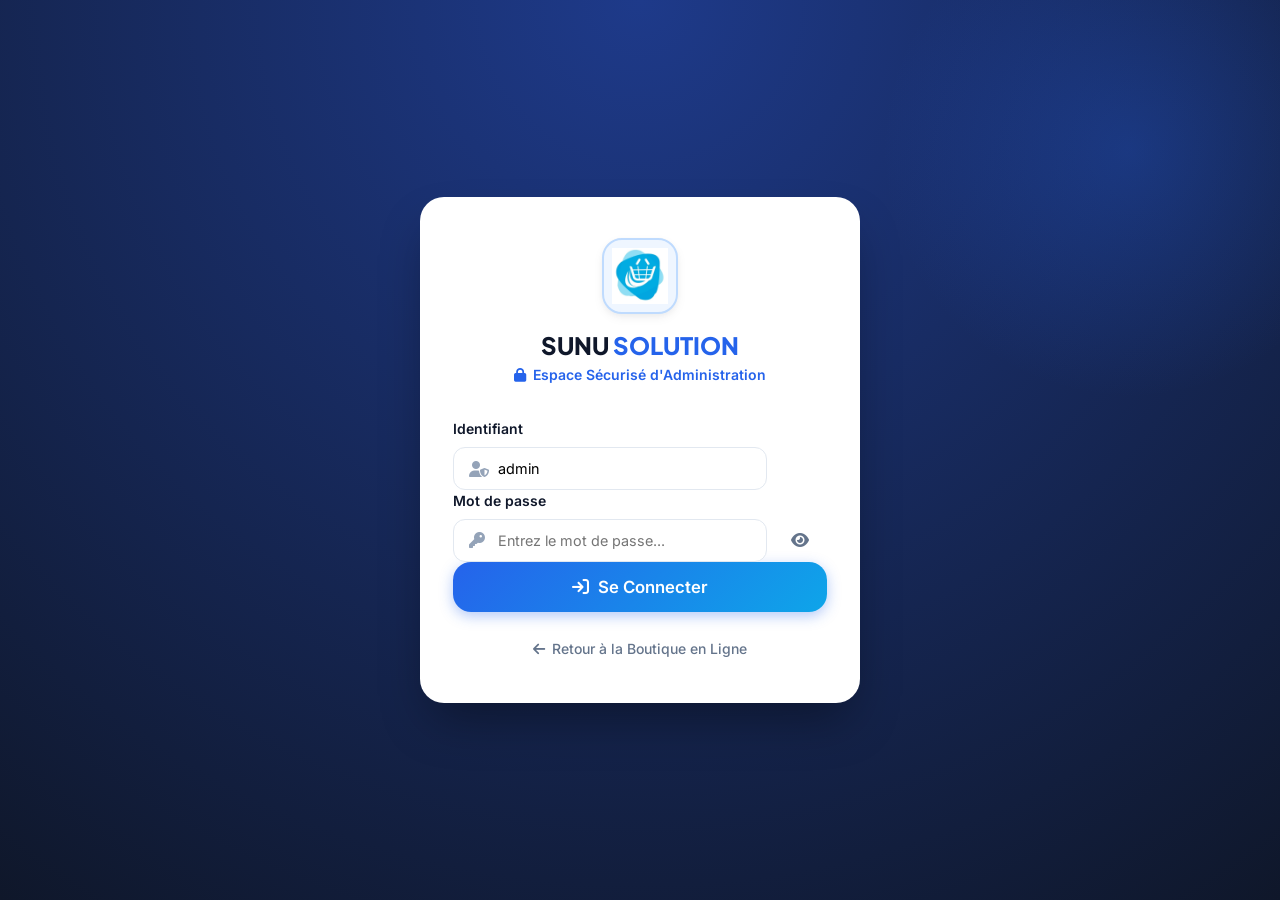
==== commit 8cd525a6: "Add files via upload" ====
--- a/admin.html
+++ b/admin.html
@@ -57,7 +57,6 @@
               <i class="fa-solid fa-eye"></i>
             </button>
           </div>
-          <span class="login-hint"><i class="fa-solid fa-circle-info"></i> Mot de passe par défaut : <strong>admin123</strong></span>
         </div>
 
         <button type="submit" class="btn btn-primary btn-block btn-lg">
@@ -87,7 +86,6 @@
           </div>
           <div class="logo-text">
             <span class="brand-name">SUNU <span class="accent-text">SOLUTION</span></span>
-            <span class="brand-sub">Panneau d'Administration</span>
           </div>
         </a>
       </div>
@@ -269,10 +267,46 @@
                   </div>
 
                   <div class="form-group full-width">
-                    <label for="newProdImage">URL de l'image *</label>
-                    <div class="image-input-row">
-                      <input type="url" id="newProdImage" class="form-control" placeholder="https://images.unsplash.com/..." required>
-                      <button type="button" class="btn btn-outline btn-sm" onclick="setPresetImage()">Image suggérée</button>
+                    <label>Image du Produit *</label>
+                    <div class="image-upload-card">
+                      <!-- Mode Switcher -->
+                      <div class="image-source-tabs">
+                        <button type="button" class="img-tab-btn active" id="addImgFileTab" onclick="switchImageSourceTab('add', 'file')">
+                          <i class="fa-solid fa-cloud-arrow-up"></i> Charger une Image / Photo
+                        </button>
+                        <button type="button" class="img-tab-btn" id="addImgUrlTab" onclick="switchImageSourceTab('add', 'url')">
+                          <i class="fa-solid fa-link"></i> Lien URL Web
+                        </button>
+                      </div>
+
+                      <!-- Dropzone / File Picker -->
+                      <div class="image-dropzone" id="addImgDropzone" onclick="triggerFileInput('newProdFileInput')">
+                        <input type="file" id="newProdFileInput" accept="image/*" style="display: none;" onchange="handleImageFileSelect(event, 'add')">
+                        <div class="dropzone-content">
+                          <i class="fa-solid fa-cloud-arrow-up dropzone-icon"></i>
+                          <p class="dropzone-title">Cliquez pour choisir une photo ou glissez-la ici</p>
+                          <span class="dropzone-sub">Formats : JPG, PNG, WEBP (compression & optimisation auto)</span>
+                        </div>
+                      </div>
+
+                      <!-- URL Input -->
+                      <div class="image-url-panel" id="addImgUrlPanel" style="display: none;">
+                        <div class="image-input-row">
+                          <input type="url" id="newProdImage" class="form-control" placeholder="https://images.unsplash.com/..." oninput="handleImageUrlInput('add')">
+                          <button type="button" class="btn btn-outline btn-sm" onclick="setPresetImage()">Image suggérée</button>
+                        </div>
+                      </div>
+
+                      <!-- Live Preview -->
+                      <div class="image-preview-wrapper" id="addImgPreviewWrap" style="display: none;">
+                        <div class="image-preview-box">
+                          <img id="addImgPreview" src="" alt="Aperçu">
+                          <button type="button" class="remove-img-btn" onclick="clearImageSelection('add')" title="Supprimer">
+                            <i class="fa-solid fa-trash-can"></i>
+                          </button>
+                        </div>
+                        <span class="preview-status-text"><i class="fa-solid fa-circle-check"></i> Image prête</span>
+                      </div>
                     </div>
                   </div>
 
@@ -331,6 +365,50 @@
             <div class="admin-tab-content" id="settingsTab">
               <div class="settings-grid">
                 
+                <!-- Email Notification Settings Card -->
+                <div class="settings-card">
+                  <h4><i class="fa-solid fa-envelope-open-text" style="color: var(--primary);"></i> Réception des Commandes par Email</h4>
+                  <p>Configurez l'adresse email qui reçoit automatiquement chaque commande validée dans le panier.</p>
+                  
+                  <form id="orderEmailSettingsForm" onsubmit="saveOrderEmailSettings(event)" style="display: flex; flex-direction: column; gap: 0.85rem;">
+                    <div class="form-group">
+                      <label for="orderNotificationEmailInput">Adresse Email de Réception *</label>
+                      <input type="email" id="orderNotificationEmailInput" class="form-control" placeholder="ex: ileached@gmail.com" required>
+                    </div>
+
+                    <div class="order-email-info-box" style="background: #f8fafc; border: 1px solid #e2e8f0; border-radius: 8px; padding: 0.75rem; font-size: 0.825rem; color: #475569; line-height: 1.4;">
+                      <div style="display: flex; align-items: flex-start; gap: 0.5rem;">
+                        <i class="fa-solid fa-circle-info" style="color: #2563eb; margin-top: 2px;"></i>
+                        <div>
+                          <strong>Service actif : FormSubmit</strong> (Gratuit, sécurisé & sans backend).<br>
+                          <em>Note importante :</em> Si c'est une nouvelle adresse, FormSubmit envoie un email avec un bouton <strong>"Activate Form"</strong> à cliquer une seule fois pour activer la réception.
+                        </div>
+                      </div>
+                    </div>
+
+                    <div style="display: flex; gap: 0.5rem; flex-wrap: wrap; margin-top: 0.25rem;">
+                      <button type="submit" class="btn btn-primary btn-sm">
+                        <i class="fa-solid fa-floppy-disk"></i> Enregistrer l'adresse
+                      </button>
+                      <button type="button" class="btn btn-outline btn-sm" id="testEmailBtn" onclick="testOrderEmailNotification()">
+                        <i class="fa-solid fa-paper-plane"></i> Tester l'envoi d'un email
+                      </button>
+                      <button type="button" class="btn btn-outline btn-sm" onclick="triggerDirectActivation()" title="Ouvre la page officielle FormSubmit pour forcer l'envoi de l'email d'activation">
+                        <i class="fa-solid fa-arrow-up-right-from-square"></i> Forcer l'envoi du mail d'activation
+                      </button>
+                    </div>
+                  </form>
+
+                  <!-- Formulaire direct pour forcer l'activation via navigation navigateur (contourne le blocage file://) -->
+                  <form id="directFormSubmitForm" method="POST" target="_blank" style="display: none;">
+                    <input type="hidden" name="name" value="SUNU SOLUTION Dakar">
+                    <input type="hidden" name="_subject" value="Activation SUNU SOLUTION Dakar">
+                    <input type="hidden" name="message" value="Activation de la boîte de réception des commandes pour la boutique SUNU SOLUTION Dakar.">
+                  </form>
+
+                  <div id="emailTestFeedback" style="margin-top: 0.75rem; display: none;"></div>
+                </div>
+
                 <!-- Change Password Card -->
                 <div class="settings-card">
                   <h4><i class="fa-solid fa-key"></i> Sécurité du Mot de Passe</h4>
@@ -458,6 +536,47 @@
               <option value="electromenager">📺 Électroménager & Maison (TV, Électronique...)</option>
             </select>
           </div>
+
+          <!-- Image modifier -->
+          <div class="form-group full-width">
+            <label>Image du Produit *</label>
+            <div class="image-upload-card">
+              <div class="image-source-tabs">
+                <button type="button" class="img-tab-btn active" id="editImgFileTab" onclick="switchImageSourceTab('edit', 'file')">
+                  <i class="fa-solid fa-cloud-arrow-up"></i> Remplacer par une Photo
+                </button>
+                <button type="button" class="img-tab-btn" id="editImgUrlTab" onclick="switchImageSourceTab('edit', 'url')">
+                  <i class="fa-solid fa-link"></i> Modifier Lien URL
+                </button>
+              </div>
+
+              <!-- Dropzone -->
+              <div class="image-dropzone" id="editImgDropzone" onclick="triggerFileInput('editProdFileInput')">
+                <input type="file" id="editProdFileInput" accept="image/*" style="display: none;" onchange="handleImageFileSelect(event, 'edit')">
+                <div class="dropzone-content">
+                  <i class="fa-solid fa-cloud-arrow-up dropzone-icon"></i>
+                  <p class="dropzone-title">Cliquez pour importer une nouvelle photo</p>
+                  <span class="dropzone-sub">Formats : JPG, PNG, WEBP</span>
+                </div>
+              </div>
+
+              <!-- URL Input -->
+              <div class="image-url-panel" id="editImgUrlPanel" style="display: none;">
+                <input type="url" id="editProdImage" class="form-control" placeholder="https://images.unsplash.com/..." oninput="handleImageUrlInput('edit')">
+              </div>
+
+              <!-- Preview -->
+              <div class="image-preview-wrapper" id="editImgPreviewWrap">
+                <div class="image-preview-box">
+                  <img id="editImgPreview" src="" alt="Aperçu">
+                  <button type="button" class="remove-img-btn" onclick="clearImageSelection('edit')" title="Retirer l'image">
+                    <i class="fa-solid fa-trash-can"></i>
+                  </button>
+                </div>
+                <span class="preview-status-text" id="editImgStatusText"><i class="fa-solid fa-circle-check"></i> Image active</span>
+              </div>
+            </div>
+          </div>
           <div class="modal-footer-btns">
             <button type="button" class="btn btn-outline" onclick="closeEditProductModal()">Annuler</button>
             <button type="submit" class="btn btn-primary"><i class="fa-solid fa-check"></i> Mettre à jour</button>
@@ -468,6 +587,6 @@
   </div>
 
   <!-- Admin JavaScript Logic -->
-  <script src="admin.js"></script>
+  <script src="admin.js?v=2"></script>
 </body>
 </html>
--- a/style.css
+++ b/style.css
@@ -421,14 +421,21 @@
   border-radius: var(--radius-full);
 }
 
+.logo-text {
+  display: flex;
+  align-items: center;
+}
+
 .brand-name {
   font-family: var(--font-heading);
   font-size: 1.45rem;
   font-weight: 800;
   color: var(--text-main);
   letter-spacing: -0.5px;
-  display: block;
-  line-height: 1.1;
+  display: inline-flex;
+  align-items: center;
+  line-height: 1;
+  white-space: nowrap;
 }
 
 .accent-text {
@@ -1639,12 +1646,19 @@
 }
 
 .table-product-thumb {
-  width: 42px;
-  height: 42px;
+  width: 44px;
+  height: 44px;
   border-radius: var(--radius-sm);
-  object-fit: cover;
-  background-color: #f1f5f9;
+  object-fit: contain;
+  background-color: #f8fafc;
   border: 1px solid var(--border-color);
+  transition: transform var(--transition-fast), border-color var(--transition-fast), box-shadow var(--transition-fast);
+}
+
+.table-product-thumb:hover {
+  transform: scale(1.18);
+  border-color: var(--primary-500);
+  box-shadow: 0 4px 12px rgba(37, 99, 235, 0.2);
 }
 
 .badge-stock-in {
@@ -1701,6 +1715,12 @@
   color: var(--color-danger);
 }
 
+.btn-tbl-action.warning:hover {
+  background-color: #fef3c7;
+  border-color: #fcd34d;
+  color: #b45309;
+}
+
 /* Forms in Admin */
 .form-grid {
   display: grid;
@@ -1747,6 +1767,149 @@
 
 .image-input-row input {
   flex: 1;
+}
+
+/* Image Uploader & Preview System */
+.image-upload-card {
+  background: var(--bg-surface-secondary);
+  border: 1.5px solid var(--border-color);
+  border-radius: var(--radius-lg);
+  padding: 1.25rem;
+  display: flex;
+  flex-direction: column;
+  gap: 1rem;
+}
+
+.image-source-tabs {
+  display: flex;
+  gap: 0.5rem;
+  border-bottom: 1px solid var(--border-color);
+  padding-bottom: 0.75rem;
+  flex-wrap: wrap;
+}
+
+.img-tab-btn {
+  padding: 0.45rem 0.9rem;
+  border-radius: var(--radius-full);
+  font-size: 0.825rem;
+  font-weight: 600;
+  color: var(--text-muted);
+  background: #ffffff;
+  border: 1px solid var(--border-color);
+  display: inline-flex;
+  align-items: center;
+  gap: 0.4rem;
+  cursor: pointer;
+  transition: var(--transition-fast);
+}
+
+.img-tab-btn:hover {
+  color: var(--primary-700);
+  border-color: var(--primary-300);
+}
+
+.img-tab-btn.active {
+  background: var(--primary-600);
+  color: #ffffff;
+  border-color: var(--primary-600);
+  box-shadow: 0 2px 8px rgba(37, 99, 235, 0.25);
+}
+
+.image-dropzone {
+  border: 2px dashed var(--primary-300);
+  border-radius: var(--radius-md);
+  background: #ffffff;
+  padding: 1.5rem;
+  text-align: center;
+  cursor: pointer;
+  transition: var(--transition-smooth);
+}
+
+.image-dropzone:hover,
+.image-dropzone.dragover {
+  border-color: var(--primary-600);
+  background: var(--primary-50);
+  transform: translateY(-1px);
+}
+
+.dropzone-icon {
+  font-size: 2.2rem;
+  color: var(--primary-500);
+  margin-bottom: 0.5rem;
+}
+
+.dropzone-title {
+  font-weight: 600;
+  font-size: 0.92rem;
+  color: var(--text-main);
+  margin-bottom: 0.25rem;
+}
+
+.dropzone-sub {
+  font-size: 0.78rem;
+  color: var(--text-muted);
+}
+
+.image-preview-wrapper {
+  display: flex;
+  align-items: center;
+  gap: 1.25rem;
+  padding: 0.85rem 1rem;
+  background: #ffffff;
+  border: 1px solid var(--border-color);
+  border-radius: var(--radius-md);
+}
+
+.image-preview-box {
+  position: relative;
+  width: 72px;
+  height: 72px;
+  border-radius: var(--radius-sm);
+  overflow: hidden;
+  border: 1.5px solid var(--primary-200);
+  background: #f8fafc;
+  display: flex;
+  align-items: center;
+  justify-content: center;
+  flex-shrink: 0;
+}
+
+.image-preview-box img {
+  width: 100%;
+  height: 100%;
+  object-fit: contain;
+}
+
+.remove-img-btn {
+  position: absolute;
+  top: 2px;
+  right: 2px;
+  background: rgba(239, 68, 68, 0.9);
+  color: #ffffff;
+  width: 22px;
+  height: 22px;
+  border-radius: 50%;
+  font-size: 0.65rem;
+  display: flex;
+  align-items: center;
+  justify-content: center;
+  cursor: pointer;
+  transition: transform 0.2s;
+  border: none;
+}
+
+.remove-img-btn:hover {
+  transform: scale(1.15);
+  background: var(--color-danger);
+}
+
+.preview-status-text {
+  font-size: 0.85rem;
+  font-weight: 600;
+  color: var(--color-success);
+  display: flex;
+  align-items: center;
+  gap: 0.4rem;
 }
 
 .form-footer {
@@ -2266,6 +2429,26 @@
   align-items: center;
 }
 
+.order-notice {
+  background: #f0fdf4;
+  border: 1px solid #86efac;
+  border-radius: var(--radius-md);
+  padding: 0.75rem 1rem;
+  font-size: 0.825rem;
+  color: #166534;
+  display: flex;
+  align-items: center;
+  gap: 0.75rem;
+  margin-top: 0.75rem;
+  line-height: 1.4;
+}
+
+.order-notice i {
+  font-size: 1.25rem;
+  color: #16a34a;
+  flex-shrink: 0;
+}
+
 .modal-footer-btns {
   display: flex;
   justify-content: flex-end;
@@ -2330,9 +2513,10 @@
 }
 
 /* ==============================================
-   RESPONSIVE DESIGN (TABLETS & MOBILES)
+   RESPONSIVE DESIGN SYSTEM (ALL SCREENS)
    ============================================== */
 
+/* --- 1. Large Tablets & Small Laptops (max-width: 1024px) --- */
 @media (max-width: 1024px) {
   .hero-grid {
     grid-template-columns: 1fr;
@@ -2344,7 +2528,7 @@
   }
 
   .hero-title {
-    font-size: 2.5rem;
+    font-size: clamp(2rem, 4.5vw, 2.75rem);
   }
 
   .hero-description {
@@ -2358,15 +2542,31 @@
   .hero-badges-row {
     max-width: 600px;
     margin: 0 auto;
+    grid-template-columns: repeat(3, 1fr);
+  }
+
+  .hero-visual {
+    margin: 0 auto;
+    width: 100%;
+  }
+
+  .hero-card-glow {
+    max-width: 440px;
+    margin: 0 auto;
+  }
+
+  .search-box-header {
+    display: none;
   }
 
   .testimonials-grid {
-    grid-template-columns: 1fr;
+    grid-template-columns: repeat(2, 1fr);
     gap: 1.5rem;
   }
 
   .kpi-cards-grid {
     grid-template-columns: repeat(2, 1fr);
+    gap: 1.25rem;
   }
 
   .footer-container {
@@ -2374,67 +2574,388 @@
     gap: 2.5rem;
   }
 
-  .search-box-header {
-    display: none;
-  }
-}
-
+  .advantages-grid,
+  .features-grid {
+    grid-template-columns: repeat(2, 1fr);
+    gap: 1.25rem;
+  }
+}
+
+/* --- 2. Tablets & Medium Screens (max-width: 860px) --- */
+@media (max-width: 860px) {
+  .catalog-controls-card {
+    flex-direction: column;
+    align-items: stretch;
+    gap: 1.25rem;
+  }
+
+  .filter-controls-group {
+    flex-direction: column;
+    align-items: stretch;
+    gap: 1rem;
+  }
+
+  .search-filter-box {
+    width: 100%;
+  }
+
+  .select-wrapper {
+    width: 100%;
+    flex-direction: row;
+    justify-content: space-between;
+    align-items: center;
+  }
+
+  .form-select {
+    flex-grow: 1;
+  }
+}
+
+/* --- 3. Mobile Devices & Small Tablets (max-width: 768px) --- */
 @media (max-width: 768px) {
+  /* Top Bar */
   .top-bar-left {
     display: none;
   }
   
   .top-bar-content {
     justify-content: center;
+    padding: 0.35rem 1rem;
+  }
+
+  .top-bar-right {
+    display: flex;
+    flex-wrap: wrap;
+    justify-content: center;
+    gap: 0.5rem 1rem;
+    font-size: 0.78rem;
+  }
+
+  /* Main Navigation Header */
+  .header-container {
+    height: 68px;
+    gap: 0.5rem;
+  }
+
+  .brand-logo {
+    gap: 0.6rem;
+  }
+
+  .logo-icon {
+    width: 40px;
+    height: 40px;
+    font-size: 1.1rem;
+  }
+
+  .brand-name {
+    font-size: 1.25rem;
   }
 
   .nav-menu {
     position: fixed;
-    top: 74px;
+    top: 68px;
     left: 0;
     width: 100%;
-    background-color: #ffffff;
+    max-height: calc(100vh - 68px);
+    overflow-y: auto;
+    background-color: rgba(255, 255, 255, 0.98);
+    backdrop-filter: blur(16px);
     flex-direction: column;
-    padding: 1.5rem;
-    box-shadow: var(--shadow-lg);
+    align-items: stretch;
+    padding: 1.25rem 1.5rem;
+    box-shadow: 0 15px 30px rgba(0, 0, 0, 0.15);
     border-bottom: 1px solid var(--border-color);
-    transform: translateY(-150%);
-    transition: transform 0.3s ease;
+    transform: translateY(-130%);
+    opacity: 0;
+    pointer-events: none;
+    transition: transform 0.3s cubic-bezier(0.4, 0, 0.2, 1), opacity 0.25s ease;
     z-index: 99;
   }
 
   .nav-menu.open {
     transform: translateY(0);
+    opacity: 1;
+    pointer-events: auto;
+  }
+
+  .nav-link {
+    padding: 0.85rem 1rem;
+    font-size: 1rem;
+    border-radius: var(--radius-md);
   }
 
   .mobile-menu-btn {
-    display: block;
+    display: flex;
+    align-items: center;
+    justify-content: center;
+    width: 42px;
+    height: 42px;
+    border-radius: var(--radius-md);
+    background-color: var(--bg-surface-secondary);
+    border: 1px solid var(--border-color);
+    font-size: 1.25rem;
+    color: var(--text-main);
+  }
+
+  .mobile-menu-btn:hover {
+    background-color: var(--primary-50);
+    color: var(--primary-600);
+  }
+
+  /* Hero Section */
+  .hero-section {
+    padding: 3rem 0 4rem 0;
   }
 
   .hero-title {
-    font-size: 2rem;
+    font-size: clamp(1.85rem, 6vw, 2.35rem);
+    letter-spacing: -0.5px;
+  }
+
+  .hero-description {
+    font-size: 0.95rem;
   }
 
   .hero-badges-row {
     grid-template-columns: 1fr;
-  }
-
-  .catalog-controls-card {
+    gap: 0.85rem;
+    text-align: left;
+  }
+
+  /* Flash Sales & Products Grid */
+  .flash-sale-banner {
     flex-direction: column;
     align-items: stretch;
-  }
-
-  .filter-controls-group {
+    text-align: center;
+    gap: 1.25rem;
+    padding: 1.5rem;
+  }
+
+  .countdown-timer {
+    justify-content: center;
+  }
+
+  .products-grid {
+    grid-template-columns: repeat(2, 1fr);
+    gap: 0.85rem;
+  }
+
+  .product-img-holder {
+    height: 160px;
+    padding: 0.75rem;
+  }
+
+  .product-img-holder img {
+    max-height: 135px;
+  }
+
+  .product-card-body {
+    padding: 0.9rem;
+  }
+
+  .product-title {
+    font-size: 0.92rem;
+    min-height: unset;
+    line-height: 1.3;
+    margin-bottom: 0.4rem;
+  }
+
+  .product-badge-tag {
+    top: 0.6rem;
+    left: 0.6rem;
+    font-size: 0.65rem;
+    padding: 0.2rem 0.5rem;
+  }
+
+  .product-price-current {
+    font-size: 1.15rem;
+  }
+
+  .product-actions {
+    flex-direction: column;
+    gap: 0.4rem;
+  }
+
+  .btn-add-cart {
+    width: 100%;
+    padding: 0.55rem 0.75rem;
+    font-size: 0.82rem;
+  }
+
+  /* Testimonials */
+  .testimonials-grid {
+    grid-template-columns: 1fr;
+    gap: 1.25rem;
+  }
+
+  .testimonial-card {
+    padding: 1.5rem;
+  }
+
+  /* KPI Grid */
+  .kpi-cards-grid {
+    grid-template-columns: repeat(2, 1fr);
+    gap: 0.85rem;
+  }
+
+  .kpi-card {
+    padding: 1.1rem;
+  }
+
+  .kpi-value {
+    font-size: 1.35rem;
+  }
+
+  /* Footer */
+  .footer-container {
+    grid-template-columns: 1fr;
+    gap: 2rem;
+  }
+
+  .footer-bottom {
+    flex-direction: column;
+    text-align: center;
+    gap: 1rem;
+  }
+
+  .footer-payments-icons {
+    justify-content: center;
+  }
+
+  /* Modals */
+  .modal-dialog {
+    max-width: 95vw;
+    margin: 1rem auto;
+  }
+
+  .modal-content {
+    padding: 1.25rem;
+  }
+
+  .product-modal-grid {
+    grid-template-columns: 1fr;
+    gap: 1.25rem;
+  }
+
+  .product-modal-img-wrap {
+    height: 220px;
+  }
+
+  /* Cart Drawer */
+  .cart-drawer {
+    width: 100%;
+    max-width: 100vw;
+  }
+
+  .cart-item-row {
+    grid-template-columns: 50px 1fr auto;
+    gap: 0.65rem;
+    padding: 0.65rem;
+  }
+
+  .cart-item-img {
+    width: 50px;
+    height: 50px;
+  }
+
+  /* Admin Portal Responsive */
+  .admin-topbar {
+    padding: 0.75rem 1rem;
+    flex-wrap: wrap;
+    gap: 0.75rem;
+  }
+
+  .admin-topbar-right {
+    flex-wrap: wrap;
+    gap: 0.5rem;
+  }
+
+  .admin-welcome-banner {
+    padding: 1.35rem 1.25rem;
     flex-direction: column;
     align-items: stretch;
-  }
-
-  .select-wrapper {
+    gap: 1rem;
+  }
+
+  .banner-quick-actions {
     flex-direction: column;
-    align-items: flex-start;
-  }
-
-  .form-select {
+    width: 100%;
+  }
+
+  .banner-quick-actions .btn {
+    width: 100%;
+    justify-content: center;
+  }
+
+  .admin-tab-headers {
+    overflow-x: auto;
+    -webkit-overflow-scrolling: touch;
+    flex-wrap: nowrap;
+    padding-bottom: 0.4rem;
+    scrollbar-width: thin;
+  }
+
+  .admin-tab-btn {
+    white-space: nowrap;
+    flex-shrink: 0;
+    padding: 0.65rem 1rem;
+    font-size: 0.85rem;
+  }
+
+  .table-responsive {
+    width: 100%;
+    overflow-x: auto;
+    -webkit-overflow-scrolling: touch;
+    border-radius: var(--radius-md);
+  }
+
+  .data-table {
+    min-width: 620px;
+  }
+
+  .form-grid {
+    grid-template-columns: 1fr;
+  }
+
+  .form-group.full-width {
+    grid-column: span 1;
+  }
+
+  .settings-grid {
+    grid-template-columns: 1fr;
+  }
+}
+
+/* --- 4. Small Mobiles (max-width: 520px) --- */
+@media (max-width: 520px) {
+  .mode-switch-btn .mode-text {
+    display: none;
+  }
+
+  .mode-switch-btn {
+    padding: 0;
+    width: 42px;
+    height: 42px;
+    justify-content: center;
+    border-radius: var(--radius-md);
+  }
+
+  .hero-cta-group {
+    flex-direction: column;
+    width: 100%;
+  }
+
+  .hero-cta-group .btn {
+    width: 100%;
+  }
+
+  .hero-card-price-action {
+    flex-direction: column;
+    align-items: stretch;
+    gap: 0.85rem;
+  }
+
+  .hero-card-price-action .btn {
     width: 100%;
   }
 
@@ -2442,24 +2963,61 @@
     grid-template-columns: 1fr;
   }
 
-  .form-grid {
+  .section-tag {
+    font-size: 0.75rem;
+    padding: 0.35rem 0.8rem;
+  }
+
+  .categories-carousel {
+    gap: 0.5rem;
+  }
+
+  .cat-pill {
+    padding: 0.5rem 0.9rem;
+    font-size: 0.82rem;
+  }
+
+  .toast-container {
+    bottom: 1rem;
+    right: 1rem;
+    left: 1rem;
+    align-items: center;
+  }
+
+  .toast {
+    width: 100%;
+    max-width: 100%;
+    padding: 0.75rem 1rem;
+    font-size: 0.85rem;
+  }
+}
+
+/* --- 5. Extra Small Mobiles (max-width: 360px) --- */
+@media (max-width: 360px) {
+  .products-grid {
     grid-template-columns: 1fr;
   }
 
-  .form-group.full-width {
-    grid-column: span 1;
-  }
-
-  .settings-grid {
-    grid-template-columns: 1fr;
-  }
-
-  .footer-container {
-    grid-template-columns: 1fr;
-  }
-
-  .product-modal-grid {
-    grid-template-columns: 1fr;
+  .brand-name {
+    font-size: 1.1rem;
+  }
+
+  .logo-icon {
+    width: 36px;
+    height: 36px;
+  }
+
+  .top-bar-right {
+    flex-direction: column;
+    align-items: center;
+    gap: 0.25rem;
+  }
+
+  .cart-btn,
+  .mobile-menu-btn,
+  .mode-switch-btn {
+    width: 38px;
+    height: 38px;
   }
 }
 
